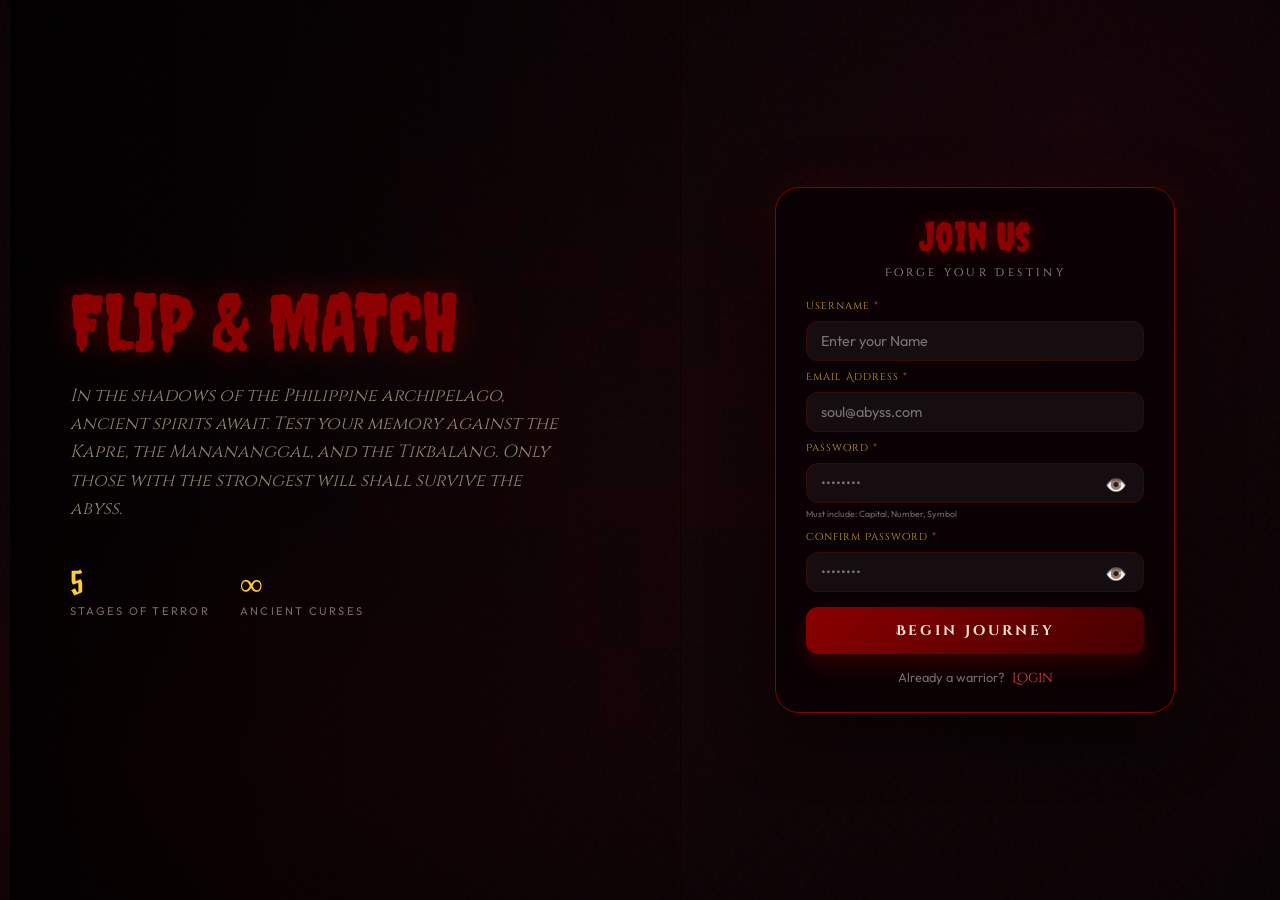
==== index.html @ 0cf6e31e "updated reset dashboard/history" ====
<!DOCTYPE html>
<html lang="en">

<head>
  <meta charset="UTF-8">
  <!-- ── Mobile Web Architecture ───────────────────── -->
  <meta name="viewport" content="width=device-width, initial-scale=1.0">
  <meta name="mobile-web-app-capable" content="yes">
  <!-- ── iOS PWA meta ───────────────────────────────── -->
  <meta name="apple-mobile-web-app-capable" content="yes">
  <meta name="apple-mobile-web-app-status-bar-style" content="black-translucent">
  <meta name="apple-mobile-web-app-title" content="Flip &amp; Match">
  <!-- ── Theme / Brand ─────────────────────────────── -->
  <meta name="theme-color" content="#8b0000">
  <meta name="msapplication-TileColor" content="#8b0000">
  <meta name="msapplication-TileImage" content="icons/icon-144.png">
  <meta name="application-name" content="Flip &amp; Match">
  <!-- ── SEO / Social ───────────────────────────────── -->
  <title>FLIP & MATCH — Horror Battle</title>
  <meta name="description"
    content="Filipino Horror Memory Battle Game — Turn-based combat, AI opponent, 5 stages of terror.">
  <meta property="og:title" content="FLIP &amp; MATCH — Horror Battle">
  <meta property="og:description" content="Filipino Horror Memory Battle. Fight the darkness!">
  <meta property="og:image" content="icons/icon-512.png">
  <meta property="og:type" content="website">
  <!-- ── PWA Manifest ───────────────────────────────── -->
  <link rel="manifest" href="manifest.json">
  <!-- ── Apple Touch Icons (iOS Home Screen) ────────── -->
  <link rel="apple-touch-icon" href="icons/icon-192.png">
  <link rel="apple-touch-icon" sizes="72x72" href="icons/icon-72.png">
  <link rel="apple-touch-icon" sizes="96x96" href="icons/icon-96.png">
  <link rel="apple-touch-icon" sizes="128x128" href="icons/icon-128.png">
  <link rel="apple-touch-icon" sizes="144x144" href="icons/icon-144.png">
  <link rel="apple-touch-icon" sizes="152x152" href="icons/icon-152.png">
  <link rel="apple-touch-icon" sizes="192x192" href="icons/icon-192.png">
  <link rel="apple-touch-icon" sizes="512x512" href="icons/icon-512.png">
  <!-- ── Favicon ────────────────────────────────────── -->
  <link rel="icon" type="image/png" sizes="192x192" href="icons/icon-192.png">
  <link rel="icon" type="image/png" sizes="32x32" href="icons/icon-96.png">
  <link rel="shortcut icon" href="icons/icon-96.png">
  <!-- ── Styles & Fonts ─────────────────────────────── -->
  <link rel="stylesheet" href="style.css">
  <link
    href="https://fonts.googleapis.com/css2?family=Cinzel+Decorative:wght@400;700;900&family=Cinzel:wght@400;600;700&family=Nosifer&family=Crimson+Text:wght@400;600&family=Metal+Mania&family=Creepster&family=Pirata+One&family=UnifrakturMaguntia&family=Outfit:wght@300;400;600&display=swap"
    rel="stylesheet">
</head>

<body>

  <div class="drops" id="drops"></div>
  <div class="hit-flash" id="hitFlash"></div>

  <div id="jumpscare">
    <div id="scareInner">
      <svg id="scareSVG" viewBox="0 0 200 200" xmlns="http://www.w3.org/2000/svg"></svg>
      <div id="scareText"></div>
    </div>
  </div>

  <!-- TITLE SCREEN -->
  <div class="screen active" id="titleScreen">
    <div class="title-bg-art">⛧</div>
    <div class="title-content">
      <div id="authStatusHeader" class="auth-status-header" style="margin-bottom: 10px;">
        <div id="loggedInState" class="user-profile-badge" style="display:none; padding: 8px 0;">
          <div class="user-badge-content">
            <div class="user-badge-avatar" style="font-size: 1.2rem;">👤</div>
            <div class="user-badge-info">
              <span class="user-badge-name" id="displayUsername" style="font-size: 0.75rem;">Warrior</span>
              <span class="user-badge-tag" style="font-size: 0.5rem;">Survivor of the Abyss</span>
            </div>
          </div>
        </div>
      </div>

      <p class="title-eyebrow">⛧ FLIP & MATCH ⛧</p>
      <h1 class="game-title">Match to Survive</h1>
      <p class="title-sub">Filipino Horror Battle Memory · Fight the Darkness</p>
      <div class="title-divider"></div>

      <p class="title-story">
        The creatures of the night are waiting for you. Test your memory,
        fight the enemy, and survive the endless darkness…
      </p>

      <div class="title-stats-bar" id="titleStatsBar">
        <div class="ts-item">
          <span class="ts-val" id="tsLevel">1</span> LEVEL
        </div>
        <div class="ts-item">
          <span class="ts-val" id="tsXP">0</span> XP
        </div>
        <div class="ts-item">
          <span class="ts-val" id="tsWins">0</span> WINS
        </div>
        <div class="ts-item">
          <span class="ts-val" id="tsBestCombo">0</span> BEST COMBO
        </div>
      </div>

      <!-- ════════════════════════════════════════════ -->
      <!-- STAGE SELECTION - Optimized Grid -->
      <!-- ════════════════════════════════════════════ -->
      <div class="stage-section">
        <div class="section-header">
          <h2 class="section-title">SELECT STAGE</h2>
        </div>
        <div class="stage-select-grid" id="stageGrid"></div>
      </div>

      <!-- ACTION BUTTONS - Hamburger Menu for Mobile -->
      <button class="mobile-menu-toggle" id="mobileMenuToggle" onclick="toggleMobileMenu()">
        <span></span>
        <span></span>
        <span></span>
      </button>

      <div class="action-footer" id="actionFooter">
        <div class="action-buttons-row">
          <button class="btn-secondary footer-btn" onclick="openPanel(); closeMobileMenu();">📜 Achievements</button>
          <button class="btn-secondary footer-btn" id="titleMusicBtn" onclick="toggleMusic()">🔇 Music</button>
          <button class="btn-secondary footer-btn" onclick="resetProgress(); closeMobileMenu();">↺ Reset</button>
        </div>
      </div>
    </div>
  </div>

  <!-- GAME SCREEN -->
  <div class="screen" id="gameScreen">

    <div class="stage-banner">
      <div class="stage-banner-title" id="stageBannerTitle">Stage 1</div>
      <div class="stage-banner-name" id="stageBannerName">The Dark Night</div>
    </div>

    <div class="battle-hud">
      <div class="fighter player">
        <div class="fighter-name" id="playerName">PLAYER</div>
        <div class="fighter-avatar" id="playerAvatar">
          <img src="player.jpg" alt="Player"
            style="object-fit:cover;border-radius:12px;border:2px solid var(--player-clr);image-rendering:pixelated;display:block;">
        </div>
        <div class="hp-track">
          <div class="hp-fill" id="playerFill" style="width:100%"></div>
        </div>
        <div class="hp-row">
          <span class="hp-cur" id="playerHpNum">100</span>
          <span class="hp-max" id="playerHpMax">/ 100</span>
        </div>
        <div class="fighter-buffs" id="playerBuffs"></div>
        <div class="combo-badge" id="comboBadge">🔥 x1</div>
      </div>

      <div class="vs-col">
        <div class="vs-badge">VS</div>
      </div>

      <div class="fighter enemy">
        <div class="fighter-name" id="aiName">BOT</div>
        <div class="fighter-avatar" id="aiAvatar">
          <img id="aiAvatarImg" src="enemy.png" alt="Enemy"
            style="object-fit:cover;border-radius:12px;border:2px solid var(--ai-clr);image-rendering:pixelated;display:block;">
        </div>
        <div class="hp-track">
          <div class="hp-fill" id="aiFill" style="width:100%"></div>
        </div>
        <div class="hp-row">
          <span class="hp-cur" id="aiHpNum">100</span>
          <span class="hp-max" id="aiHpMax">/ 100</span>
        </div>

        <div class="fighter-buffs" id="aiBuffs" style="justify-content:center"></div>
        <div class="combo-badge" style="visibility:hidden; pointer-events:none;">🔥 x1</div>
      </div>
    </div>

    <div class="hud-strip">
      <div class="hud-pill">
        <div class="hud-val" id="movesDisplay">0</div>
        <div class="hud-label">Moves</div>
      </div>
      <div class="hud-pill">
        <div class="hud-val" id="pairsDisplay">0/0</div>
        <div class="hud-label">Pairs</div>
      </div>
      <div class="hud-pill" id="timerPill">
        <div class="hud-val" id="timerDisplay">--</div>
        <div class="hud-label">Time</div>
      </div>
      <div class="hud-pill">
        <div class="hud-val" id="scoreDisplay">0</div>
        <div class="hud-label">Score</div>
      </div>
      <div class="hud-pill">
        <div class="hud-val" id="stageDisplay">1</div>
        <div class="hud-label">Stage</div>
      </div>
    </div>

    <div class="board-wrap">
      <div class="board" id="board"></div>
    </div>

    <div class="controls">
      <button class="btn-secondary" onclick="showScreen('titleScreen')">🏠 Menu</button>
      <button class="btn-secondary" onclick="restartStage()">↺ Restart</button>
      <button class="btn-secondary" onclick="openPanel()">🎒 Bag</button>
      <button class="btn-secondary" id="musicBtnGame" onclick="toggleMusic()">🔇</button>
    </div>
  </div>

  <!-- WIN OVERLAY -->
  <div class="full-overlay" id="winOverlay">
    <div class="ov-emoji">🏆</div>
    <h2 class="ov-title win" id="winTitle">You Survived!</h2>
    <p class="ov-subtitle" id="winSubtitle">You defeated the darkness tonight…</p>
    <div class="ov-stats" id="winStats"></div>

    <div style="display:flex;flex-direction:column;align-items:center;gap:5px;width:80%;max-width:360px;">
      <div class="xp-label" id="xpLabel">XP +0 → Level 1</div>
      <div class="xp-bar-wrap">
        <div class="xp-bar-fill" id="xpBarFill" style="width:0%"></div>
      </div>
    </div>

    <div class="ov-actions">
      <button class="btn-primary" id="nextStageBtn" onclick="goNextStage()">Next Stage →</button>
      <button class="btn-secondary" onclick="restartStage()">↺ Restart</button>
      <button class="btn-secondary" onclick="showScreen('titleScreen')">🏠 Menu</button>
    </div>
  </div>

  <!-- LOSE OVERLAY -->
  <div class="full-overlay" id="loseOverlay">
    <div class="ov-emoji">💀</div>
    <h2 class="ov-title lose">You Lost…</h2>
    <p class="ov-subtitle" id="loseSubtitle">The darkness consumed you. The creatures have won…</p>
    <div class="ov-stats" id="loseStats"></div>

    <div class="ov-actions">
      <button class="btn-primary" onclick="restartStage()">↺ Try Again</button>
      <button class="btn-secondary" onclick="showScreen('titleScreen')">🏠 Menu</button>
    </div>
  </div>

  <!-- SIDE PANEL -->
  <div class="side-panel" id="sidePanel">
    <div class="sp-title">📜 Achievements</div>

    <div class="inventory-grid" id="inventoryGrid"></div>

    <div class="achievement-list" id="achievementList"></div>

    <div class="sp-section-label" style="margin-top:6px;">📊 Dashboard</div>
    <div class="dashboard-side" id="dashboardSide">
      <div class="loading">Loading stats...</div>
    </div>

    <div class="sp-section-label" style="margin-top:8px;">📜 Battle Archives</div>
    <div class="history-side-list" id="historySideList">
      <div class="loading">Invoking past memories...</div>
    </div>

    <div style="margin-top:auto;padding-top:8px;display:flex;flex-direction:column;gap:6px;">
      <button class="btn-secondary" style="width:100%; border-color: rgba(139,0,0,0.5); color: var(--blood-bright); padding: 8px 12px;"
        onclick="handleLogoutAction()">🚪 Logout Account</button>
      <button class="btn-secondary" style="width:100%; padding: 8px 12px;" onclick="closePanel()">✕ Close</button>
    </div>
  </div>

  <!-- FULL HISTORY MODAL -->
  <div class="full-overlay" id="historyOverlay">
    <div class="ov-emoji">📜</div>
    <h2 class="ov-title win">Match History</h2>
    <p class="ov-subtitle">Your past battles against the darkness</p>

    <div class="history-container" id="historyList">
      <div class="loading">Loading history...</div>
    </div>

    <div class="ov-actions">
      <button class="btn-secondary" onclick="closeHistory()">Close</button>
    </div>
  </div>

  <!-- ══ PWA: Offline indicator bar ══ -->
  <div id="offlineBar" style="
  display:none;position:fixed;top:0;left:0;right:0;z-index:1100;
  background:rgba(30,10,0,0.97);border-bottom:1px solid #ff6600;
  padding:8px 16px;text-align:center;
  font-family:'Cinzel Decorative',serif;font-size:0.6rem;
  color:#ff9944;letter-spacing:0.1em;text-transform:uppercase;">
    📵 Offline Mode — Game saves to your device automatically
  </div>

  <!-- ══ PWA: Update available toast ══ -->
  <div id="updateToast" onclick="pwaApplyUpdate()" style="
  display:none;position:fixed;top:52px;left:50%;transform:translateX(-50%);z-index:1100;
  background:rgba(0,50,20,0.97);border:1px solid #2ecc71;border-radius:8px;
  padding:10px 20px;font-family:'Cinzel Decorative',serif;font-size:0.58rem;
  color:#2ecc71;letter-spacing:0.08em;text-transform:uppercase;
  cursor:pointer;white-space:nowrap;box-shadow:0 4px 20px rgba(46,204,113,0.3);">
    🔄 New version available — Tap to update
  </div>

  <!-- ══ PWA: Install prompt banner ══ -->
  <div id="installBanner" style="
  display:none;position:fixed;bottom:0;left:0;right:0;z-index:1100;
  background:rgba(8,2,3,0.98);border-top:2px solid #8b0000;
  padding:14px 18px;
  flex-direction:row;align-items:center;gap:14px;
  box-shadow:0 -8px 32px rgba(139,0,0,0.5);">
    <span style="font-size:2rem;flex-shrink:0">⛧</span>
    <div style="flex:1">
      <strong
        style="display:block;font-family:'Cinzel Decorative',serif;font-size:0.68rem;color:#e8d5b0;margin-bottom:2px;">
        Install FLIP &amp; MATCH
      </strong>
      <span style="font-size:0.72rem;color:#6a5a5a;font-style:italic;">
        Download to your device — play offline anytime!
      </span>
    </div>
    <div style="display:flex;gap:8px;flex-shrink:0">
      <button onclick="pwaInstall()" style="
      font-family:'Cinzel Decorative',serif;font-size:0.58rem;padding:8px 14px;
      border-radius:4px;cursor:pointer;letter-spacing:0.08em;text-transform:uppercase;
      background:#8b0000;border:1px solid #c0392b;color:#e8d5b0;transition:all 0.2s;">
        Install
      </button>
      <button onclick="pwaDismissInstall()" style="
      font-family:'Cinzel Decorative',serif;font-size:0.58rem;padding:8px 12px;
      border-radius:4px;cursor:pointer;background:transparent;
      border:1px solid rgba(255,255,255,0.15);color:#6a5a5a;">✕</button>
    </div>
  </div>

  <script src="api.js?v=2"></script>
  <script>
    // Mandatory Auth Check: Redirect to auth.html if not logged in
    if (!gameAPI.isAuthenticated()) {
      window.location.href = 'auth.html';
    }
  </script>
  <script src="script.js?v=7"></script>
  <script src="pwa.js?v=1"></script>
</body>

</html>
---- style.css ----
/* ════════════════════════════════════════════
   ROOT TOKENS
════════════════════════════════════════════ */
:root {
  --blood:        #8b0000;
  --blood-bright: #e74c3c;
  --blood-glow:   rgba(231,76,60,0.5);
  --shadow:       #050102;
  --ink:          #0a0204;
  --glass:        rgba(10, 2, 4, 0.75);
  --glass-bright: rgba(139, 0, 0, 0.1);
  --bone:         #f5e6d3;
  --bone-dim:     #b0a08a;
  --ash:          #7a6a6a;
  --player-clr:   #00d2ff;
  --ai-clr:       #ff4d4d;
  --gold:         #ffcc33;
  --gold-dim:     #c5a02a;
  --heal-clr:     #2ecc71;
  --poison-clr:   #a362ea;
  --card-back:    #150406;
  --card-front:   #080102;
  --border-clr:   rgba(139, 0, 0, 0.3);
 
  --stage-1: #8b0000;
  --stage-2: #5c0099;
  --stage-3: #004488;
  --stage-4: #008844;
  --stage-5: #880000;
}
 
* { 
  box-sizing: border-box; 
  margin: 0; padding: 0; 
  -webkit-tap-highlight-color: transparent;
}
 
html { 
  scroll-behavior: smooth; 
  overflow-x: hidden;
  width: 100%;
}
 
body {
  background: var(--shadow);
  color: var(--bone);
  font-family: 'Crimson Text', serif;
  min-height: 100vh;
  width: 100%;
  overflow-x: hidden;
  cursor: url("data:image/svg+xml,%3Csvg xmlns='http://www.w3.org/2000/svg' width='20' height='20'%3E%3Ccircle cx='10' cy='10' r='5' fill='%238b0000' opacity='0.9'/%3E%3Ccircle cx='10' cy='10' r='2' fill='%23ff0000'/%3E%3C/svg%3E") 10 10, pointer;
  position: relative;
}
 
/* Atmospheric background layers */
body::before {
  content: '';
  position: fixed; inset: 0; z-index: 0; pointer-events: none;
  background:
    radial-gradient(ellipse 70% 50% at 15% 85%, rgba(139,0,0,0.12) 0%, transparent 65%),
    radial-gradient(ellipse 50% 70% at 85% 15%, rgba(80,0,30,0.14) 0%, transparent 65%),
    radial-gradient(ellipse 100% 100% at 50% 50%, rgba(18,4,6,1) 0%, rgba(4,0,2,1) 100%);
}
 
/* Grain overlay */
body::after {
  content: '';
  position: fixed; inset: 0; z-index: 0; pointer-events: none; opacity: 0.45;
  background-image: url("data:image/svg+xml,%3Csvg viewBox='0 0 256 256' xmlns='http://www.w3.org/2000/svg'%3E%3Cfilter id='n'%3E%3CfeTurbulence type='fractalNoise' baseFrequency='0.85' numOctaves='4' stitchTiles='stitch'/%3E%3C/filter%3E%3Crect width='100%25' height='100%25' filter='url(%23n)' opacity='0.05'/%3E%3C/svg%3E");
  animation: grain 0.4s steps(2) infinite;
}
@keyframes grain {
  0%,100% { transform: translate(0,0); }
  25%     { transform: translate(-2px,1px); }
  50%     { transform: translate(1px,-2px); }
  75%     { transform: translate(-1px,-1px); }
}
 
/* ════════════════════════════════════════════
   SCREEN MANAGEMENT
════════════════════════════════════════════ */
.screen {
  display: none;
  position: relative; z-index: 1;
  min-height: 100vh;
}
.screen.active { display: flex; flex-direction: column; align-items: center; }

/* ════════════════════════════════════════════
   BACKEND: AUTH STATUS & HEADER
════════════════════════════════════════════ */
.auth-status-header {
  width: fit-content;
  margin: 10px 0 10px 15px;
  animation: fadeIn 1s ease 0.8s both;
  display: flex;
  flex-direction: column;
  align-items: flex-start;
}

.auth-prompt-box {
  width: 100%;
  background: rgba(139, 0, 0, 0.05);
  border: 1px dashed var(--border-clr);
  border-radius: 16px;
  padding: 25px;
  display: flex;
  flex-direction: column;
  align-items: center;
  justify-content: center;
  gap: 15px;
  transition: all 0.3s;
}

.auth-prompt-box:hover {
  background: rgba(139, 0, 0, 0.1);
  border-color: var(--blood);
}

.auth-prompt-text {
  font-size: 0.75rem;
  color: var(--ash);
  font-style: italic;
}

.auth-link-btn {
  display: inline-block;
  padding: 12px 30px;
  font-size: 0.7rem;
  text-decoration: none;
}

.user-profile-badge {
  display: flex;
  justify-content: flex-start;
  align-items: center;
  width: auto;
  background: transparent;
  border: none;
  padding: 8px 0;
  transition: all 0.3s;
}

/* Match History Items */
.history-item {
  background: rgba(139, 0, 0, 0.05);
  border: 1px solid rgba(139, 0, 0, 0.15);
  border-radius: 12px;
  padding: 16px;
  margin-bottom: 12px;
  display: flex;
  flex-direction: column;
  gap: 10px;
  transition: all 0.3s cubic-bezier(0.4, 0, 0.2, 1);
  position: relative;
  overflow: hidden;
}

.history-item::before {
  content: '';
  position: absolute;
  left: 0; top: 0; bottom: 0;
  width: 4px;
  background: var(--blood);
  opacity: 0.5;
}

.history-item:hover {
  background: rgba(139, 0, 0, 0.1);
  border-color: var(--blood-bright);
  transform: translateX(5px);
  box-shadow: 0 5px 15px rgba(0,0,0,0.3);
}

.hi-main {
  display: flex;
  justify-content: space-between;
  align-items: center;
}

.hi-result {
  font-family: 'Cinzel Decorative', serif;
  font-weight: bold;
  font-size: 0.8rem;
  letter-spacing: 0.05em;
  padding: 4px 12px;
  border-radius: 4px;
  text-transform: uppercase;
}

.hi-result.win { 
  color: var(--gold); 
  background: rgba(255, 204, 51, 0.1);
  border: 1px solid rgba(255, 204, 51, 0.2);
}

.hi-result.lose { 
  color: var(--blood-bright); 
  background: rgba(139, 0, 0, 0.1);
  border: 1px solid rgba(139, 0, 0, 0.2);
}

.hi-stage {
  color: var(--bone);
  font-family: 'Cinzel Decorative', serif;
  font-size: 0.75rem;
  text-transform: uppercase;
}

.hi-details {
  display: grid;
  grid-template-columns: repeat(3, 1fr);
  gap: 10px;
  font-size: 0.65rem;
  color: var(--bone-dim);
  border-top: 1px solid rgba(255,255,255,0.05);
  padding-top: 8px;
}

.hi-detail-item {
  display: flex;
  flex-direction: column;
  gap: 2px;
}

.hi-label {
  color: var(--ash);
  font-size: 0.55rem;
  text-transform: uppercase;
}

.hi-date {
  font-size: 0.6rem;
  color: var(--ash);
  text-align: right;
  font-style: italic;
  margin-top: 4px;
}

.user-badge-content {
  display: flex;
  align-items: center;
  gap: 15px;
}

.user-badge-avatar {
  font-size: 1.8rem;
  filter: drop-shadow(0 0 8px var(--blood));
}

.user-badge-info {
  display: flex;
  flex-direction: column;
  text-align: left;
}

.user-badge-name {
  font-family: 'Cinzel Decorative', serif;
  font-size: 0.9rem;
  color: var(--gold);
  font-weight: bold;
}

.user-badge-tag {
  font-size: 0.6rem;
  color: var(--ash);
  letter-spacing: 0.05em;
}

.logout-minimal-btn {
  background: transparent;
  border: 1px solid rgba(139, 0, 0, 0.4);
  color: var(--ash);
  padding: 6px 12px;
  border-radius: 6px;
  font-size: 0.55rem;
  font-family: 'Cinzel Decorative', serif;
  cursor: pointer;
  transition: all 0.2s;
}

.logout-minimal-btn:hover {
  background: var(--blood);
  color: var(--bone);
  border-color: var(--blood-bright);
}

/* ════════════════════════════════════════════
   TITLE SCREEN
════════════════════════════════════════════ */
#titleScreen {
  justify-content: center;
  padding: 20px 20px 40px;
  gap: 0;
}
 
.title-bg-art {
  position: fixed; inset: 0; z-index: 0;
  display: flex; align-items: center; justify-content: center;
  font-size: 28vw; opacity: 0.03; pointer-events: none;
  animation: titleDrift 12s ease-in-out infinite alternate;
  filter: blur(2px);
}
@keyframes titleDrift {
  from { transform: scale(1) rotate(-3deg); }
  to   { transform: scale(1.08) rotate(3deg); }
}
 
.title-content {
  position: relative; z-index: 1;
  display: flex; flex-direction: column; align-items: center;
  gap: 12px; text-align: center; 
  width: 100%;
  max-width: 600px;
  padding: 0 15px;
}
 
.title-eyebrow {
  font-family: 'Cinzel Decorative', serif;
  font-weight: 700;
  font-size: 0.9rem;
  letter-spacing: 0.4em;
  color: var(--blood-bright);
  text-transform: uppercase;
  animation: fadeInDown 0.8s ease both;
  text-shadow: 0 0 10px rgba(139,0,0,0.3);
}
.game-title {
  font-family: 'Creepster', cursive;
  font-size: clamp(2rem, 10vw, 4.5rem);
  color: var(--blood);
  line-height: 1.05;
  letter-spacing: 0.05em;
  text-transform: uppercase;
  text-shadow:
    0 0 20px rgba(139,0,0,1),
    0 0 40px rgba(139,0,0,0.8),
    0 0 80px rgba(139,0,0,0.4),
    4px 4px 0 #000;
  animation: titlePulse 3s ease-in-out infinite alternate, fadeInDown 1s ease 0.2s both;
  filter: drop-shadow(0 0 10px rgba(0,0,0,0.5));
  word-wrap: break-word;
  max-width: 100%;
}
@keyframes titlePulse {
  from { text-shadow: 0 0 40px rgba(139,0,0,1), 0 0 80px rgba(139,0,0,0.5), 3px 3px 0 #000; }
  to   { text-shadow: 0 0 60px rgba(192,57,43,1), 0 0 120px rgba(192,57,43,0.7), 0 0 200px rgba(139,0,0,0.3), 3px 3px 0 #000; }
}
.title-sub {
  font-size: clamp(0.85rem, 2.5vw, 1.1rem);
  font-style: italic; color: var(--bone-dim);
  letter-spacing: 0.08em;
  animation: fadeInDown 1s ease 0.4s both;
}
 
.title-divider {
  width: 80%; max-width: 400px; height: 1px;
  background: linear-gradient(90deg, transparent, var(--blood), transparent);
  animation: fadeIn 1s ease 0.6s both;
}
 
.title-story {
  font-size: 0.9rem; color: var(--bone-dim); font-style: italic;
  max-width: 400px; line-height: 1.6;
  animation: fadeIn 1s ease 0.8s both;
}

/* User Header (Logged in) */
.user-header {
  display: flex;
  justify-content: space-between;
  align-items: center;
  background: rgba(0, 0, 0, 0.6);
  border: 1px solid var(--gold);
  border-radius: 12px;
  padding: 10px 20px;
  width: 100%;
  max-width: 380px;
  margin-bottom: 10px;
}

.user-header-info {
  display: flex;
  align-items: center;
  gap: 12px;
}

.user-header-avatar {
  font-size: 1.5rem;
  filter: drop-shadow(0 0 5px var(--gold));
}

.user-header-name {
  font-family: 'Cinzel Decorative', serif;
  font-size: 0.8rem;
  color: var(--gold);
  font-weight: bold;
}

.logout-header-btn {
  background: rgba(139, 0, 0, 0.4);
  border: 1px solid var(--blood);
  color: var(--bone);
  padding: 6px 15px;
  border-radius: 6px;
  font-size: 0.55rem;
  cursor: pointer;
  font-family: 'Cinzel Decorative', serif;
  transition: all 0.2s;
}

.logout-header-btn:hover {
  background: rgba(139, 0, 0, 0.7);
  border-color: var(--blood-bright);
}
 
.title-stats-bar {
  display: flex; 
  gap: clamp(10px, 4vw, 30px);
  flex-wrap: wrap; 
  justify-content: center;
  background: rgba(0,0,0,0.65);
  border: 1px solid rgba(139,0,0,0.5);
  border-radius: 8px; 
  padding: 10px 25px;
  width: 100%;
  max-width: 480px;
  margin: 5px 0;
  animation: fadeIn 1s ease 1s both;
  box-shadow: 0 4px 15px rgba(0,0,0,0.5);
}

.ts-item {
  font-family: 'Cinzel Decorative', serif;
  font-size: 0.68rem; 
  color: var(--bone);
  letter-spacing: 0.08em;
  white-space: nowrap;
  display: flex;
  align-items: center;
}

.ts-val { 
  color: var(--blood-bright); 
  margin-right: 6px; 
  font-weight: 700; 
  font-size: 0.85rem;
  text-shadow: 0 0 5px #000, 0 0 15px rgba(139, 0, 0, 0.6);
}
 
.btn-primary {
  font-family: 'Cinzel Decorative', serif;
  font-size: 0.85rem; letter-spacing: 0.2em;
  padding: 16px 42px;
  background: linear-gradient(135deg, #8b0000 0%, #450000 100%);
  border: 1px solid rgba(231,76,60,0.6);
  color: var(--bone); border-radius: 4px; cursor: pointer;
  text-transform: uppercase;
  box-shadow: 0 4px 20px rgba(0,0,0,0.6), inset 0 0 15px rgba(231,76,60,0.2);
  transition: all 0.3s cubic-bezier(0.4, 0, 0.2, 1);
  position: relative; overflow: hidden;
  animation: fadeInUp 1s ease 1.2s both;
}
.btn-primary::after {
  content: ''; position: absolute; inset: 0;
  background: linear-gradient(90deg, transparent, rgba(255,255,255,0.1), transparent);
  transform: translateX(-100%); transition: transform 0.6s;
}
.btn-primary:hover {
  transform: translateY(-3px) scale(1.02);
  border-color: #ff4d4d;
  box-shadow: 0 10px 40px rgba(139,0,0,0.5), inset 0 0 25px rgba(231,76,60,0.3);
  color: #fff;
}
.btn-primary:hover::after { transform: translateX(100%); }
.btn-primary:active { transform: scale(0.96) translateY(0); }
 
.btn-secondary {
  font-family: 'Cinzel Decorative', serif;
  font-size: 0.65rem; letter-spacing: 0.15em;
  padding: 12px 20px;
  background: rgba(139, 0, 0, 0.08);
  backdrop-filter: blur(4px);
  border: 1px solid var(--border-clr);
  color: var(--bone-dim); border-radius: 4px; cursor: pointer;
  text-transform: uppercase; transition: all 0.25s;
  white-space: nowrap;
  flex: 1 1 auto;
  min-width: 110px;
}
.btn-secondary:hover {
  background: rgba(139, 0, 0, 0.2);
  border-color: var(--blood-bright);
  color: var(--bone);
  transform: translateY(-1px);
  box-shadow: 0 4px 15px rgba(0,0,0,0.4);
}

/* ════════════════════════════════════════════
   BACKEND: DASHBOARD & HUD
════════════════════════════════════════════ */
.dashboard-side {
  display: flex;
  flex-direction: column;
  gap: 12px;
  background: transparent;
  padding: 5px;
}

.dash-user-title {
  font-family: 'Cinzel Decorative', serif;
  font-size: 0.7rem;
  color: var(--gold);
  letter-spacing: 0.1em;
  margin-bottom: 5px;
  text-transform: uppercase;
  border-bottom: 1px solid var(--border-clr);
  padding-bottom: 5px;
}

.dash-performance {
  display: flex;
  align-items: center;
  gap: 12px;
  background: rgba(0, 0, 0, 0.3);
  border-radius: 8px;
  padding: 10px;
  border: 1px solid rgba(255, 255, 255, 0.05);
}

.perf-ring {
  width: 40px;
  height: 40px;
  border-radius: 50%;
  border: 2px solid var(--blood);
  display: flex;
  align-items: center;
  justify-content: center;
  font-family: 'Cinzel Decorative', serif;
  font-size: 0.65rem;
  color: var(--blood-bright);
  box-shadow: 0 0 8px var(--blood-glow);
}

.perf-info {
  display: flex;
  flex-direction: column;
}

.perf-label {
  font-size: 0.55rem;
  color: var(--ash);
  text-transform: uppercase;
}

.perf-val {
  font-size: 0.8rem;
  color: var(--bone);
  font-weight: bold;
}

.best-stage-card {
  background: linear-gradient(135deg, rgba(139, 0, 0, 0.1) 0%, rgba(10, 2, 4, 0.8) 100%);
  border: 1px solid rgba(139, 0, 0, 0.3);
  border-radius: 12px;
  padding: 18px;
  margin-bottom: 10px;
  position: relative;
  box-shadow: 0 10px 20px rgba(0,0,0,0.4);
}


.bsc-title {
  font-family: 'Cinzel Decorative', serif;
  font-size: 0.75rem;
  color: var(--gold);
  margin-bottom: 12px;
  letter-spacing: 0.1em;
  text-transform: uppercase;
  display: flex;
  align-items: center;
  gap: 8px;
}

.bsc-grid {
  display: grid;
  grid-template-columns: 1fr 1fr;
  gap: 15px;
}

.bsc-item {
  display: flex;
  flex-direction: column;
  gap: 3px;
}

.bsc-label {
  font-size: 0.5rem;
  color: var(--ash);
  text-transform: uppercase;
  letter-spacing: 0.05em;
}

.bsc-val {
  font-size: 0.85rem;
  color: var(--bone);
  font-family: 'Cinzel', serif;
}

.dash-section-header {
  display: flex;
  align-items: center;
  gap: 10px;
  font-family: 'Cinzel Decorative', serif;
  font-size: 0.7rem;
  color: var(--ash);
  margin: 15px 0 10px;
  letter-spacing: 0.15em;
  text-transform: uppercase;
}

.dash-section-header::after {
  content: '';
  flex: 1;
  height: 1px;
  background: linear-gradient(90deg, var(--border-clr), transparent);
}

.recent-descent-item {
  display: flex;
  justify-content: space-between;
  align-items: center;
  padding: 12px;
  background: rgba(255, 255, 255, 0.02);
  border-radius: 6px;
  margin-bottom: 6px;
  transition: background 0.2s;
  border-left: 2px solid transparent;
}

.recent-descent-item:hover {
  background: rgba(255, 255, 255, 0.05);
  border-left-color: var(--blood);
}

.rdi-stage { 
  color: var(--bone-dim); 
  font-family: 'Cinzel Decorative', serif;
  font-size: 0.65rem;
}

.rdi-pts { 
  color: var(--ash); 
  font-size: 0.55rem;
  margin-top: 2px;
}

.rdi-date { 
  color: var(--ash); 
  font-size: 0.6rem; 
  font-style: italic;
}

.history-side-list {
  display: flex;
  flex-direction: column;
  gap: 8px;
  margin-top: 5px;
}

.side-history-item {
  background: rgba(139, 0, 0, 0.05);
  border: 1px solid rgba(255, 255, 255, 0.03);
  border-radius: 8px;
  padding: 10px 12px;
  display: flex;
  flex-direction: column;
  gap: 4px;
  transition: all 0.2s;
  border-left: 3px solid transparent;
}

.side-history-item:hover {
  background: rgba(139, 0, 0, 0.1);
  border-color: rgba(139, 0, 0, 0.2);
  transform: translateX(3px);
}

.side-history-item.win { border-left-color: var(--gold); }
.side-history-item.lose { border-left-color: var(--blood-bright); }

.shi-main {
  display: flex;
  justify-content: space-between;
  align-items: center;
}

.shi-stage {
  font-family: 'Cinzel Decorative', serif;
  font-size: 0.65rem;
  color: var(--bone);
}

.shi-result {
  font-size: 0.55rem;
  text-transform: uppercase;
  font-weight: bold;
  letter-spacing: 0.05em;
}

.shi-details {
  display: flex;
  justify-content: space-between;
  font-size: 0.55rem;
  color: var(--ash);
  font-style: italic;
}

.shi-date {
  font-size: 0.55rem;
  color: var(--ash);
  opacity: 0.8;
}

.history-container::-webkit-scrollbar {
  width: 4px;
}

.history-container::-webkit-scrollbar-thumb {
  background: var(--blood);
  border-radius: 10px;
}
 
.stage-section {
  width: 100%;
  margin: 15px 0 10px;
}

.section-header {
  margin-bottom: 8px;
}

.section-title {
  font-family: 'Cinzel Decorative', serif;
  font-size: 0.7rem;
  letter-spacing: 0.25em;
  color: var(--blood-bright);
  text-shadow: 0 0 5px #000, 0 0 10px rgba(139, 0, 0, 0.4);
  text-align: center;
}

.stage-select-grid {
  display: flex;
  flex-wrap: wrap;
  justify-content: center;
  gap: 14px; 
  width: 100%; 
  max-width: 480px;
  padding: 10px 0;
  margin: 0 auto;
  animation: fadeIn 1s ease 1s both;
}
 
.stage-btn {
  font-family: 'Cinzel Decorative', serif;
  padding: 16px 12px; border-radius: 8px;
  background: var(--glass);
  backdrop-filter: blur(8px);
  border: 1px solid var(--border-clr);
  cursor: pointer;
  text-align: center; transition: all 0.3s cubic-bezier(0.4, 0, 0.2, 1);
  position: relative; overflow: hidden;
  flex: 1 1 130px;
  max-width: 150px;
  box-shadow: 0 4px 15px rgba(0,0,0,0.4);
}
.stage-btn:not(.locked):hover {
  transform: translateY(-5px);
  border-color: var(--blood-bright);
  box-shadow: 0 12px 30px rgba(139,0,0,0.3);
  background: rgba(139, 0, 0, 0.15);
}
.stage-btn .stage-num {
  font-size: 1.4rem; display: block; margin-bottom: 4px;
}
.stage-btn .stage-name {
  font-size: 0.52rem; letter-spacing: 0.1em;
  text-transform: uppercase; display: block; margin-bottom: 2px;
}
.stage-btn .stage-pairs {
  font-size: 0.48rem; color: var(--ash);
  font-family: 'Crimson Text', serif; font-style: italic;
}
.stage-btn.locked {
  opacity: 0.35; cursor: not-allowed;
  filter: grayscale(1);
}
.stage-btn.locked::after {
  content: '🔒'; position: absolute;
  top: 4px; right: 6px; font-size: 0.8rem;
}
.stage-btn.cleared::before {
  content: '✓'; position: absolute;
  top: 4px; right: 7px; font-size: 0.7rem;
  font-family: 'Cinzel Decorative', serif;
  color: var(--blood-bright);
  text-shadow: 0 0 5px #000;
}
 
/* ════════════════════════════════════════════
   GAME SCREEN
════════════════════════════════════════════ */
#gameScreen {
  padding: 12px 14px 36px;
  gap: 10px;
  max-width: 980px; margin: 0 auto; width: 100%;
}
 
/* Stage banner */
.stage-banner {
  width: 100%; text-align: center;
  padding: 6px 0 2px;
}
.stage-banner-title {
  font-family: 'Cinzel Decorative', serif;
  font-size: clamp(0.55rem, 1.5vw, 0.8rem);
  letter-spacing: 0.2em; color: var(--ash);
  text-transform: uppercase;
}
.stage-banner-name {
  font-family: 'Metal Mania', cursive;
  font-size: clamp(1.6rem, 5vw, 2.4rem);
  color: var(--bone);
  text-shadow: 0 0 25px rgba(139,0,0,0.8), 2px 2px 0 #000;
  line-height: 1;
  letter-spacing: 0.05em;
}
 
/* ── BATTLE HUD ── */
.battle-hud {
  width: 100%;
  display: grid;
  grid-template-columns: 1fr auto 1fr;
  align-items: center;
  gap: clamp(8px, 2vw, 16px);
  background: transparent;
  border: none;
  padding: clamp(12px, 3vw, 24px);
  position: relative;
  box-shadow: none;
}

@media (max-width: 600px) {
  .battle-hud {
    grid-template-columns: 1fr 1fr;
    grid-template-rows: auto auto;
    padding: 12px;
  }
  .vs-col {
    grid-column: 1 / span 2;
    order: -1;
    flex-direction: row;
    margin-bottom: 4px;
  }
  .vs-badge { font-size: 1.2rem; }
  .turn-indicator { bottom: -18px; }
}
 
.fighter { display: flex; flex-direction: column; gap: 8px; align-items: center; text-align: center; }
 
.fighter-name {
  font-family: 'Cinzel Decorative', serif;
  font-size: clamp(0.6rem, 1.5vw, 0.85rem);
  letter-spacing: 0.07em;
}
.fighter.player .fighter-name { color: var(--player-clr); }
.fighter.enemy  .fighter-name { color: var(--ai-clr); }
 
/* ── Fighter Avatars (pixel art images) ── */
.fighter-avatar {
  display: flex;
  align-items: center;
  justify-content: center;
  line-height: 1;
}

.fighter-avatar img {
  width: clamp(85px, 16vw, 130px);
  height: clamp(85px, 16vw, 130px);
  object-fit: cover;
  object-position: center top;
  border-radius: 10px;
  image-rendering: pixelated;
  image-rendering: crisp-edges;
  display: block;
  transition: border-color 0.4s, box-shadow 0.3s;
}

.fighter.player .fighter-avatar img {
  border: 2px solid var(--player-clr);
}

.fighter.enemy .fighter-avatar img {
  border: 2px solid var(--ai-clr);
  box-shadow: 0 0 12px rgba(231,76,60,0.4), 0 0 4px rgba(0,0,0,0.8);
}

/* Avatar hit flash */
@keyframes avatarHit {
  0%,100% { filter: brightness(1); }
  40%     { filter: brightness(2.2) saturate(2); }
}
.fighter-avatar img.avatar-hit { animation: avatarHit 0.35s ease; }

/* Boss stage: gold border on enemy */
body.boss-stage .fighter.enemy .fighter-avatar img {
  border-color: var(--gold);
  box-shadow: 0 0 18px rgba(240,192,64,0.6);
}


.hp-track {
  width: 100%; height: 14px;
  background: rgba(0,0,0,0.4);
  border: 1px solid rgba(255,255,255,0.05);
  border-radius: 4px; overflow: hidden;
  box-shadow: inset 0 2px 4px rgba(0,0,0,0.5);
}
.hp-fill {
  height: 100%;
  transition: width 0.6s cubic-bezier(0.22, 1, 0.36, 1);
  position: relative;
}
.hp-fill::after {
  content: ''; position: absolute; inset: 2px;
  background: linear-gradient(180deg, rgba(255,255,255,0.22) 0%, transparent 100%);
  border-radius: 99px;
}
.fighter.player .hp-fill {
  background: linear-gradient(90deg, #1565c0, var(--player-clr));
  box-shadow: 0 0 8px rgba(79,195,247,0.4);
}
.fighter.enemy .hp-fill {
  float: right;
  background: linear-gradient(90deg, var(--ai-clr), #ff8888);
  box-shadow: 0 0 8px rgba(231,76,60,0.4);
}
.hp-fill.low {
  background: linear-gradient(90deg, #5a0000, #ff3333) !important;
  animation: hpLowPulse 1s ease-in-out infinite alternate;
}
@keyframes hpLowPulse {
  from { box-shadow: 0 0 4px rgba(255,50,50,0.4); }
  to   { box-shadow: 0 0 16px rgba(255,50,50,0.9); }
}
@keyframes hpDamage {
  0%,100% { filter: brightness(1); }
  35%     { filter: brightness(3) saturate(2.5); }
}
@keyframes hpHeal {
  0%,100% { filter: brightness(1); }
  40%     { filter: brightness(2) hue-rotate(90deg); }
}
.hp-fill.dmg-anim  { animation: hpDamage 0.4s ease; }
.hp-fill.heal-anim { animation: hpHeal 0.5s ease; }
 
.hp-row {
  display: flex; justify-content: space-between;
  width: 100%;
  font-family: 'Cinzel Decorative', serif;
  font-size: clamp(0.55rem, 1.3vw, 0.75rem);
}
.hp-cur { color: var(--bone); }
.hp-max { color: var(--ash); }
 
/* Power-up indicators */
.fighter-buffs {
  display: flex; gap: 4px; flex-wrap: wrap; min-height: 16px;
}
.buff-pip {
  font-size: 0.7rem; padding: 1px 5px;
  border-radius: 99px; border: 1px solid rgba(240,192,64,0.4);
  background: rgba(240,192,64,0.1); color: var(--gold);
  font-family: 'Cinzel Decorative', serif; font-size: 0.42rem;
  letter-spacing: 0.05em; white-space: nowrap;
  animation: buffPip 0.4s ease;
}
@keyframes buffPip { from { transform: scale(0); } to { transform: scale(1); } }
 
.vs-col {
  display: flex; flex-direction: column;
  align-items: center; justify-content: center; gap: 6px;
  padding: 0 4px;
}
.vs-badge {
  font-family: 'Cinzel Decorative', serif;
  font-size: clamp(0.75rem, 2vw, 1.1rem);
  color: var(--blood-bright);
  text-shadow: 0 0 12px var(--blood-glow);
}
 
/* Combo badge */
.combo-badge {
  font-family: 'Cinzel Decorative', serif;
  font-size: clamp(0.4rem, 1vw, 0.55rem);
  padding: 3px 8px; border-radius: 99px;
  border: 1px solid rgba(240,192,64,0.4);
  background: rgba(240,192,64,0.1); color: var(--gold);
  opacity: 0; transform: scale(0.8);
  transition: opacity 0.2s, transform 0.2s;
  white-space: nowrap;
}
.combo-badge.visible { opacity: 1; transform: scale(1); }
.combo-badge.tier-2 { border-color: rgba(255,160,0,0.6); background: rgba(255,140,0,0.15); color: #ffaa00; }
.combo-badge.tier-3 { border-color: rgba(255,80,0,0.7); background: rgba(255,60,0,0.18); color: #ff7722;
  box-shadow: 0 0 10px rgba(255,80,0,0.4); }
.combo-badge.tier-4 { border-color: rgba(200,0,200,0.8); background: rgba(180,0,200,0.2); color: #ee44ee;
  box-shadow: 0 0 16px rgba(200,0,200,0.5); animation: comboPulse 0.6s ease-in-out infinite alternate; }
@keyframes comboPulse {
  from { transform: scale(1); }
  to   { transform: scale(1.12); }
}
@keyframes comboPop {
  0%  { transform: scale(1); }
  40% { transform: scale(1.5) rotate(-5deg); }
  70% { transform: scale(0.9) rotate(3deg); }
  100%{ transform: scale(1); }
}
 
.turn-indicator {
  position: absolute; bottom: -13px; left: 50%; transform: translateX(-50%);
  font-family: 'Cinzel Decorative', serif; font-size: 0.48rem;
  letter-spacing: 0.14em; padding: 3px 14px; border-radius: 99px;
  border: 1px solid; background: var(--shadow);
  white-space: nowrap; text-transform: uppercase; transition: all 0.3s;
}
.turn-indicator.player-turn { color: var(--player-clr); border-color: var(--player-clr); }
.turn-indicator.ai-turn     { color: var(--ai-clr);     border-color: var(--ai-clr); }
.turn-indicator.paused      { color: var(--ash);         border-color: var(--ash); }
 
/* ── HUD STRIP ── */
.hud-strip {
  width: 100%; display: flex; gap: 8px;
  align-items: center; flex-wrap: wrap; justify-content: center;
}
.hud-pill {
  display: flex; flex-direction: column; align-items: center;
  background: var(--glass);
  backdrop-filter: blur(8px);
  border: 1px solid var(--border-clr);
  border-radius: 8px; padding: 8px 18px;
  min-width: 80px;
  box-shadow: 0 4px 15px rgba(0,0,0,0.3);
}
.hud-val {
  font-family: 'Cinzel Decorative', serif;
  font-size: clamp(0.9rem, 2.4vw, 1.25rem);
  color: var(--blood-bright);
  text-shadow: 0 0 15px var(--blood-glow);
  line-height: 1;
}
.hud-label {
  font-size: 0.55rem; letter-spacing: 0.15em;
  text-transform: uppercase; color: var(--ash); margin-top: 2px;
}
.hud-pill.timer-warning .hud-val { color: #ff4444; animation: timerBlink 0.5s ease-in-out infinite alternate; }
@keyframes timerBlink { from { opacity: 1; } to { opacity: 0.4; } }
 

 
/* ── AI TURN BANNER ── */
#aiOverlay {
  width: 100%; display: none;
}
#aiOverlay.active { display: block; }
.ai-box {
  display: flex; align-items: center; justify-content: center; gap: 10px;
  background: rgba(6,1,1,0.9);
  border: 1px solid rgba(192,57,43,0.5);
  border-radius: 6px; padding: 9px 20px;
  animation: bannerPulse 1s ease-in-out infinite alternate;
}
@keyframes bannerPulse {
  from { border-color: rgba(192,57,43,0.3); box-shadow: none; }
  to   { border-color: rgba(192,57,43,0.9); box-shadow: 0 0 20px rgba(192,57,43,0.3); }
}
.ai-box p {
  font-family: 'Cinzel Decorative', serif; font-size: 0.68rem;
  color: var(--ai-clr); letter-spacing: 0.12em; text-transform: uppercase; margin: 0;
}
.ai-mem-hint {
  font-size: 0.55rem; color: var(--ash); font-style: italic; margin: 0;
}
 
/* ── BOARD ── */
.board-wrap {
  display: flex; align-items: center; justify-content: center;
  width: 100%; max-width: 100%;
  padding: 10px 0;
  margin-bottom: 5px;
}
.board {
  display: grid; 
  grid-template-columns: repeat(var(--cols, 4), 1fr);
  gap: clamp(8px, 2vw, 16px);
  width: min(90%, 480px); 
  margin: 0 auto;
}

@media (max-width: 768px) {
  .board {
    grid-template-columns: repeat(min(var(--cols, 4), 4), 1fr);
  }
}

@media (max-width: 480px) {
  .board {
    grid-template-columns: repeat(min(var(--cols, 4), 3), 1fr);
    gap: 8px;
  }
}
 
/* ── CARDS ── */
.card {
  aspect-ratio: 3/4;
  cursor: pointer; perspective: 1000px;
  position: relative;
  width: 100%;
  max-width: 110px;
  margin: 0 auto;
}
.card-inner {
  width: 100%; height: 100%; position: relative;
  transform-style: preserve-3d;
  transition: transform 0.5s cubic-bezier(0.23,1,0.32,1);
  border-radius: 8px;
}
.card.flipped .card-inner,
.card.matched .card-inner { transform: rotateY(180deg); }
 
.card-face {
  position: absolute; inset: 0; backface-visibility: hidden;
  border-radius: 8px; display: flex; flex-direction: column;
  align-items: center; justify-content: center;
  gap: 4px; overflow: hidden;
}
 
.card-back {
  background: var(--card-back);
  border: 1px solid rgba(139,0,0,0.4);
  box-shadow: inset 0 0 25px rgba(0,0,0,0.9), 0 8px 20px rgba(0,0,0,0.6);
}
.card-back::before {
  content: ''; position: absolute; inset: 8px;
  border: 1px solid rgba(139,0,0,0.12); border-radius: 4px;
  background: 
    radial-gradient(circle at center, rgba(139,0,0,0.05) 0%, transparent 70%),
    repeating-linear-gradient(45deg, transparent, transparent 10px, rgba(139,0,0,0.02) 10px, rgba(139,0,0,0.02) 20px);
}
.card-back-sym {
  font-size: clamp(1.3rem, 3.5vw, 2rem);
  filter: drop-shadow(0 0 8px rgba(139,0,0,0.7));
  position: relative; z-index: 1;
}
.card-back-txt {
  font-family: 'Cinzel Decorative', serif; font-size: 0.36rem;
  letter-spacing: 0.2em; color: rgba(139,0,0,0.45);
  text-transform: uppercase; position: relative; z-index: 1;
}
 
.card-front {
  transform: rotateY(180deg);
  background: var(--card-front); padding: 6px;
  border: 2px solid rgba(139,0,0,0.3);
  box-shadow: inset 0 0 18px rgba(0,0,0,0.9);
}
.card-emoji {
  font-size: clamp(1.5rem, 4.5vw, 2.5rem);
  filter: drop-shadow(0 0 5px rgba(0,0,0,0.9)); flex-shrink: 0;
}
.card-name {
  font-family: 'Cinzel Decorative', serif;
  font-size: clamp(0.36rem, 1vw, 0.54rem);
  color: var(--bone); text-align: center; line-height: 1.2;
  opacity: 0.88; word-break: break-word; hyphens: auto;
}
.card-tagline {
  font-size: clamp(0.3rem, 0.8vw, 0.44rem);
  font-style: italic; color: var(--ash); text-align: center;
}
.card-reward {
  font-size: clamp(0.3rem, 0.7vw, 0.42rem);
  padding: 1px 4px; border-radius: 99px;
  border: 1px solid; text-align: center;
  font-family: 'Cinzel Decorative', serif;
}
.card-reward.heal  { border-color: rgba(46,204,113,0.5); color: var(--heal-clr); background: rgba(46,204,113,0.08); }
.card-reward.power { border-color: rgba(240,192,64,0.5); color: var(--gold);     background: rgba(240,192,64,0.08); }
.card-reward.curse { border-color: rgba(155,89,182,0.5); color: var(--poison-clr); background: rgba(155,89,182,0.08); }
 
/* Player matched → GOLD */
.card.matched .card-front {
  border-color: #a07800;
  animation: glowGold 2s ease-in-out infinite alternate;
}
@keyframes glowGold {
  from { border-color:#a07800; box-shadow:0 0 0 2px #a07800, 0 0 12px rgba(240,192,64,0.4), inset 0 0 14px rgba(240,192,64,0.15); }
  to   { border-color:#f0c040; box-shadow:0 0 0 3px #f0c040, 0 0 28px rgba(240,192,64,0.8), inset 0 0 22px rgba(240,192,64,0.3); }
}

/* AI matched → RED */
.card.matched.ai-matched .card-front,
.card.ai-matched.matched .card-front {
  border-color: #8b0000 !important;
  animation: glowRed 2s ease-in-out infinite alternate !important;
}
@keyframes glowRed {
  from { border-color:#8b0000; box-shadow:0 0 0 2px #8b0000, 0 0 12px rgba(192,57,43,0.4), inset 0 0 14px rgba(139,0,0,0.2); }
  to   { border-color:#c0392b; box-shadow:0 0 0 3px #c0392b, 0 0 28px rgba(192,57,43,0.75), inset 0 0 22px rgba(139,0,0,0.45); }
}
.card.wrong .card-inner {
  animation: cardShake 0.5s ease;
}
@keyframes cardShake {
  0%,100% { transform: rotateY(180deg) translateX(0); }
  20%     { transform: rotateY(180deg) translateX(-6px) rotate(-1.5deg); }
  40%     { transform: rotateY(180deg) translateX(6px) rotate(1.5deg); }
  60%     { transform: rotateY(180deg) translateX(-4px); }
  80%     { transform: rotateY(180deg) translateX(4px); }
}
.card.ai-reveal { cursor: default; }
@keyframes aiRevealPulse {
  0%,100% { filter: brightness(1); }
  50%     { filter: brightness(2) sepia(1) hue-rotate(-20deg); }
}
.card.ai-reveal.flipped .card-front { animation: aiRevealPulse 0.5s ease; }
 
/* Card shuffle animations */
@keyframes shuffleOut {
  0%   { transform: rotateY(0deg) scale(1); opacity: 1; }
  100% { transform: rotateY(90deg) scale(0.82); opacity: 0; }
}
@keyframes shuffleIn {
  0%   { transform: rotateY(-90deg) scale(0.82); opacity: 0; }
  100% { transform: rotateY(0deg) scale(1); opacity: 1; }
}
.card.shuffle-out .card-inner { animation: shuffleOut 0.25s ease-in forwards; }
.card.shuffle-in  .card-inner { animation: shuffleIn  0.25s ease-out forwards; }
 
/* ── LORE BAR ── */
.lore-bar {
  width: 100%;
  background: rgba(0,0,0,0.5);
  border: 1px solid rgba(139,0,0,0.2); border-radius: 6px;
  padding: 10px 18px; text-align: center;
  font-style: italic; font-size: clamp(0.75rem, 2vw, 0.9rem);
  color: rgba(200,140,100,0.85); min-height: 46px;
  transition: opacity 0.3s; line-height: 1.5;
}
 
/* ── REWARD POPUP ── */
.reward-popup {
  position: fixed; top: 50%; left: 50%;
  transform: translate(-50%, -50%) scale(0);
  z-index: 600; pointer-events: none;
  background: rgba(0,0,0,0.95); border: 2px solid var(--gold);
  border-radius: 12px; padding: 20px 32px; text-align: center;
  box-shadow: 0 0 40px rgba(240,192,64,0.5);
  animation: rewardPopup 2.2s cubic-bezier(0.22,1,0.36,1) forwards;
}
@keyframes rewardPopup {
  0%   { transform: translate(-50%,-50%) scale(0) rotate(-10deg); opacity: 0; }
  15%  { transform: translate(-50%,-50%) scale(1.1) rotate(2deg); opacity: 1; }
  25%  { transform: translate(-50%,-50%) scale(1) rotate(0deg); opacity: 1; }
  75%  { transform: translate(-50%,-50%) scale(1); opacity: 1; }
  100% { transform: translate(-50%,-55%) scale(0.9); opacity: 0; }
}
.reward-popup .rp-icon { font-size: 2.5rem; }
.reward-popup .rp-title {
  font-family: 'Cinzel Decorative', serif; font-size: 0.85rem;
  color: var(--gold); letter-spacing: 0.1em;
  text-transform: uppercase; margin: 6px 0 3px;
}
.reward-popup .rp-desc {
  font-style: italic; font-size: 0.8rem; color: var(--bone-dim);
}
 
/* ── FLOATING NUMBERS ── */
.float-num {
  position: fixed; font-family: 'Cinzel Decorative', serif;
  font-weight: 900; pointer-events: none; z-index: 700;
  animation: floatUp 1.1s ease forwards;
}
.float-num.dmg-player { font-size: 1.6rem; color: #ff4444; text-shadow: 0 0 10px rgba(255,68,68,0.8); }
.float-num.dmg-ai     { font-size: 1.6rem; color: #ff4040; text-shadow: 0 0 10px rgba(255,64,64,0.8); }
.float-num.crit       { font-size: 2rem;   color: var(--gold); text-shadow: 0 0 16px rgba(240,192,64,0.9); }
.float-num.heal       { font-size: 1.3rem; color: var(--heal-clr); text-shadow: 0 0 12px rgba(46,204,113,0.8); }
.float-num.power      { font-size: 1.1rem; color: #00d4ff; text-shadow: 0 0 10px rgba(0,212,255,0.7); }
@keyframes floatUp {
  0%   { opacity: 0; transform: translateY(0) scale(0.5); }
  20%  { opacity: 1; transform: translateY(-15px) scale(1.2); }
  70%  { opacity: 1; transform: translateY(-60px) scale(1); }
  100% { opacity: 0; transform: translateY(-100px) scale(0.8); }
}
 
/* ── CONTROLS ── */
.controls { display: flex; gap: 8px; align-items: center; flex-wrap: wrap; justify-content: center; }
 
/* ── SCREEN EFFECTS ── */
.hit-flash {
  position: fixed; inset: 0; z-index: 400; pointer-events: none; opacity: 0;
}
.hit-flash.f-player { background: rgba(255,50,50,0.18); animation: flashFade 0.35s ease forwards; }
.hit-flash.f-ai     { background: rgba(192,57,43,0.22); animation: flashFade 0.35s ease forwards; }
.hit-flash.f-heal   { background: rgba(46,204,113,0.1); animation: flashFade 0.4s ease forwards; }
.hit-flash.f-power  { background: rgba(0,212,255,0.1);  animation: flashFade 0.4s ease forwards; }
@keyframes flashFade { 0% { opacity:0; } 30% { opacity:1; } 100% { opacity:0; } }
 
@keyframes shake {
  0%,100% { transform: translate(0,0); }
  15% { transform: translate(-9px,4px); }
  30% { transform: translate(9px,-4px); }
  50% { transform: translate(-6px,3px); }
  70% { transform: translate(6px,-3px); }
  88% { transform: translate(-3px,1px); }
}
body.shaking { animation: shake 0.45s ease; }
 
/* Jump scare */
#jumpscare {
  position: fixed;
  top: 0; left: 0;
  width: 100%; height: 100%;
  display: flex;
  align-items: center;
  justify-content: center;
  background: rgba(0,0,0,0);
  z-index: 9999;
  pointer-events: none;
  opacity: 0;
}
#jumpscare.active {
  animation: scareFlash 0.45s ease forwards;
}
#scareInner {
  display: flex;
  flex-direction: column;
  align-items: center;
  gap: 16px;
  transform: scale(0.3);
}
#jumpscare.active #scareInner {
  animation: scarePop 0.45s cubic-bezier(0.1, 1.5, 0.4, 1) forwards;
}
#scareSVG {
  width: 260px;
  height: 260px;
  filter: drop-shadow(0 0 40px rgba(200, 0, 0, 0.9)); 
}
#scareText {
  font-family: 'Cinzel Decorative', serif;
  font-size: 1.6rem;
  color: #ff2222;
  text-shadow: 0 0 20px rgba(255,0,0,0.8), 0 0 60px rgba(255,0,0,0.4);
  letter-spacing: 0.15em;
  text-align: center;
}
@keyframes scareFlash {
  0%   { opacity: 0; background: rgba(0,0,0,0); }
  10%  { opacity: 1; background: rgba(80,0,0,0.85); }
  70%  { opacity: 1; background: rgba(40,0,0,0.7); }
  100% { opacity: 0; background: rgba(0,0,0,0); }
}
@keyframes scarePop {
  0%   { transform: scale(0.3) rotate(-8deg); }
  50%  { transform: scale(1.15) rotate(3deg); }
  100% { transform: scale(1) rotate(0deg); }
}

/* ════════════════════════════════════════════
   OVERLAYS — Win / Lose / Level Up
════════════════════════════════════════════ */
.full-overlay {
  display: none; position: fixed; inset: 0;
  background: radial-gradient(circle at center, rgba(15, 2, 4, 0.94) 0%, rgba(5, 1, 2, 0.98) 100%);
  z-index: 2500;
  align-items: center; justify-content: flex-start;
  flex-direction: column; gap: clamp(10px, 4vh, 24px);
  text-align: center; padding: 40px 24px 80px;
  backdrop-filter: blur(12px);
  overflow-y: auto;
  -webkit-overflow-scrolling: touch;
}
.full-overlay.active { display: flex; }
 
.ov-emoji { font-size: 4rem; animation: ovFloat 3s ease-in-out infinite; }
@keyframes ovFloat { 0%,100% { transform: translateY(0); } 50% { transform: translateY(-14px); } }
 
.ov-title {
  font-family: 'Pirata One', cursive;
  font-size: clamp(2.5rem, 10vw, 4rem);
  color: var(--bone);
  text-transform: uppercase;
  letter-spacing: 0.1em;
  text-shadow: 0 0 30px var(--blood-glow), 3px 3px 0 #000;
}
.ov-title.win  { text-shadow: 0 0 30px rgba(240,192,64,0.8), 0 0 60px rgba(240,192,64,0.4); }
.ov-title.lose { text-shadow: 0 0 30px rgba(192,57,43,1),    0 0 60px rgba(192,57,43,0.6); }
.ov-title.next { text-shadow: 0 0 30px rgba(79,195,247,0.8), 0 0 60px rgba(79,195,247,0.4); }
 
.ov-subtitle {
  font-size: 1rem; color: var(--bone-dim); font-style: italic; max-width: 380px; line-height: 1.6;
}
.ov-actions {
  display: flex;
  flex-direction: row;
  flex-wrap: wrap;
  justify-content: center;
  gap: 12px;
  width: 100%;
  max-width: 400px;
  margin: 20px auto 0;
}
.ov-actions button {
  flex: 0 0 160px;
  width: 160px;
  height: 48px;
  padding: 0 10px !important;
  font-size: 0.68rem !important;
  font-family: 'Cinzel Decorative', serif;
  display: flex;
  align-items: center;
  justify-content: center;
  white-space: nowrap;
  border-radius: 6px !important;
  margin: 0 !important;
  animation-delay: 0.4s !important;
  box-shadow: 0 4px 10px rgba(0,0,0,0.3) !important;
}
.ov-stats {
  display: flex; gap: 20px; flex-wrap: wrap; justify-content: center; margin: 4px 0;
}
.ov-stat { text-align: center; }
.ov-stat-val {
  font-family: 'Cinzel Decorative', serif; font-size: 1.4rem;
  color: var(--blood-bright);
}
.ov-stat-val.gold { color: var(--gold); }
.ov-stat-label {
  font-size: 0.58rem; letter-spacing: 0.14em;
  text-transform: uppercase; color: var(--ash);
}
 
/* XP Bar */
.xp-bar-wrap {
  width: 100%; max-width: 360px;
  height: 8px; background: rgba(0,0,0,0.5);
  border: 1px solid rgba(255,255,255,0.05); border-radius: 4px; overflow: hidden;
  box-shadow: inset 0 1px 3px rgba(0,0,0,0.8);
}
.xp-bar-fill {
  height: 100%;
  background: linear-gradient(90deg, var(--gold-dim), var(--gold));
  box-shadow: 0 0 15px rgba(255,204,51,0.4);
  transition: width 1.2s cubic-bezier(0.22, 1, 0.36, 1);
}
.xp-label {
  font-family: 'Cinzel Decorative', serif;
  font-size: 0.55rem; letter-spacing: 0.12em;
  color: var(--gold-dim); text-transform: uppercase;
}
 
/* Drops decoration */
.drops { position: fixed; inset: 0; pointer-events: none; z-index: 0; overflow: hidden; }
.drop  { position: absolute; top: -20px; opacity: 0; animation: drip linear infinite; }
@keyframes drip {
  0%   { transform: translate(0, -5vh); opacity: 0; }
  15%  { opacity: 0.8; }
  85%  { opacity: 0.8; }
  100% { transform: translate(calc(10px - 2vw), 110vh); opacity: 0; }
}
 
/* ════════════════════════════════════════════
   PAUSE / INVENTORY PANEL
════════════════════════════════════════════ */
.side-panel {
  display: none; position: fixed; top: 0; right: 0;
  width: min(280px, 85vw); height: 100vh;
  background: var(--glass);
  backdrop-filter: blur(20px);
  border-left: 1px solid var(--border-clr);
  box-shadow: -20px 0 50px rgba(0,0,0,0.8);
  z-index: 2000; flex-direction: column; gap: 10px;
  padding: 25px 18px; overflow-y: auto;
  transform: translateX(100%); transition: transform 0.5s cubic-bezier(0.16, 1, 0.3, 1);
}
.side-panel.open { display: flex; transform: translateX(0); }
.sp-title {
  font-family: 'Cinzel Decorative', serif; font-size: 1rem;
  color: var(--bone); letter-spacing: 0.12em;
  text-transform: uppercase; padding-bottom: 12px;
  border-bottom: 1px solid var(--border-clr);
  text-align: center;
  margin-bottom: 5px;
}
.sp-section-label {
  font-family: 'Cinzel Decorative', serif;
  font-size: 0.65rem; letter-spacing: 0.1em;
  text-transform: uppercase; color: var(--ash); margin-bottom: 4px;
}
.inventory-grid {
  display: grid; grid-template-columns: repeat(2, 1fr); gap: 10px;
}
.inv-item {
  background: rgba(0, 0, 0, 0.5); 
  border: 1px solid rgba(139, 0, 0, 0.2);
  border-radius: 10px; padding: 12px 6px; text-align: center; cursor: pointer;
  transition: all 0.3s cubic-bezier(0.4, 0, 0.2, 1); 
  position: relative;
  overflow: hidden;
}
.inv-item:hover:not(.empty) { 
  border-color: var(--gold); 
  background: rgba(139, 0, 0, 0.1); 
  transform: translateY(-3px);
  box-shadow: 0 5px 15px rgba(139, 0, 0, 0.3);
}
.inv-item::before {
  content: ''; position: absolute; inset: 0;
  background: radial-gradient(circle at center, rgba(255,255,255,0.05), transparent);
  opacity: 0; transition: opacity 0.3s;
}
.inv-item:hover::before { opacity: 1; }

.inv-item .ii-emoji { font-size: 2.2rem; display: block; margin-bottom: 4px; }
.inv-item .ii-name {
  font-family: 'Cinzel Decorative', serif;
  font-size: 0.6rem; color: var(--bone-dim);
  letter-spacing: 0.08em; display: block; text-transform: uppercase;
}
.inv-item .ii-count {
  position: absolute; top: 6px; right: 8px;
  font-family: 'Cinzel Decorative', serif;
  font-size: 0.8rem; color: var(--gold);
  text-shadow: 0 0 5px #000;
}
.inv-item.empty { opacity: 0.2; cursor: default; filter: grayscale(1); }
 
.achievement-list { display: flex; flex-direction: column; gap: 5px; }
.ach-item {
  display: flex; align-items: center; gap: 10px;
  padding: 6px 10px; border-radius: 6px;
  background: rgba(0, 0, 0, 0.4); 
  border: 1px solid rgba(255, 255, 255, 0.05);
  transition: all 0.3s;
  position: relative;
  overflow: hidden;
}
.ach-item::before {
  content: ''; position: absolute; inset: 0;
  background: linear-gradient(90deg, transparent, rgba(255,255,255,0.02), transparent);
  transform: translateX(-100%); transition: transform 0.6s;
}
.ach-item:hover {
  background: rgba(139, 0, 0, 0.05);
  border-color: rgba(139, 0, 0, 0.3);
  transform: translateY(-2px);
}
.ach-item:hover::before { transform: translateX(100%); }

.ach-item.earned { 
  border-color: var(--gold-dim); 
  background: rgba(255, 204, 51, 0.03);
}
.ach-item.earned .ach-icon {
  filter: drop-shadow(0 0 5px var(--gold));
}
.ach-item.locked { opacity: 0.35; filter: grayscale(1); }

.ach-item .ach-icon { font-size: 1.8rem; flex-shrink: 0; }
.ach-item .ach-info { flex: 1; display: flex; flex-direction: column; gap: 2px; }
.ach-item .ach-name {
  font-family: 'Cinzel Decorative', serif; font-size: 0.75rem;
  color: var(--bone); letter-spacing: 0.05em; font-weight: bold;
}
.ach-item .ach-desc { font-size: 0.65rem; color: var(--ash); font-style: italic; }
.ach-item .ach-check { color: var(--gold); font-size: 0.8rem; margin-left: 5px; }
 
/* ════════════════════════════════════════════
   ANIMATIONS & KEYFRAMES (utilities)
════════════════════════════════════════════ */
@keyframes fadeIn      { from { opacity: 0; } to { opacity: 1; } }
@keyframes fadeInDown  { from { opacity: 0; transform: translateY(-20px); } to { opacity: 1; transform: translateY(0); } }
@keyframes fadeInUp    { from { opacity: 0; transform: translateY(20px);  } to { opacity: 1; transform: translateY(0); } }
@keyframes levelFlash  {
  0%,100% { background: transparent; }
  30%     { background: rgba(79,195,247,0.15); }
}
 
/* ════════════════════════════════════════════
   RESPONSIVE
════════════════════════════════════════════ */
@media (max-width: 680px) {
  #gameScreen { padding: 8px 8px 28px; gap: 7px; }
  .battle-hud { padding: 9px 10px; }
  .hud-strip  { gap: 5px; }
  .hud-pill   { padding: 5px 9px; }
  .lore-bar   { font-size: 0.72rem; padding: 7px 12px; }
  .controls   { gap: 5px; }
}
@media (max-width: 420px) {
  .battle-hud { gap: 6px; padding: 7px 7px; }
  .fighter-avatar { font-size: 1.4rem; }
  .hp-track { height: 9px; }
  .ov-emoji { font-size: 2.8rem; }
  .title-stats-bar { gap: 16px; padding: 8px 14px; }
}
@media (max-height: 500px) and (orientation: landscape) {
  #gameScreen { gap: 4px; padding: 4px 8px 10px; }
  .stage-banner { display: none; }
  .lore-bar { min-height: 28px; font-size: 0.65rem; padding: 4px 10px; }
  .hud-strip { display: none; }
}

/* ════════════════════════════════════════════
   PWA & MOBILE DEVICE INTEGRATION
════════════════════════════════════════════ */

body {
  padding-top:    env(safe-area-inset-top);
  padding-bottom: env(safe-area-inset-bottom);
  padding-left:   env(safe-area-inset-left);
  padding-right:  env(safe-area-inset-right);
}

html { -webkit-text-size-adjust: 100%; text-size-adjust: 100%; }

.card, .btn-primary, .btn-secondary, .stage-btn, .battle-hud, .inv-item {
  -webkit-tap-highlight-color: transparent;
  -webkit-touch-callout: none;
  -webkit-user-select: none;
  user-select: none;
}

@media (display-mode: standalone) {
  #titleScreen { padding-top: max(40px, env(safe-area-inset-top)); }
  #gameScreen  { padding-top: max(12px, env(safe-area-inset-top)); }
}

@media (orientation: landscape) {
  body {
    padding-left:  max(env(safe-area-inset-left),  10px);
    padding-right: max(env(safe-area-inset-right), 10px);
  }
}

@media (-webkit-min-device-pixel-ratio: 2), (min-resolution: 192dpi) {
  .card-back, .card-front, .battle-hud { border-width: 0.5px; }
}

@media (max-width: 480px) {
  .ts-item { transform: scale(0.9); }
  .title-stats-bar { gap: 12px; padding: 8px 12px; }
}

@keyframes floatPlayer {
  0%, 100% { transform: translateY(0); }
  50% { transform: translateY(-12px); }
}
@keyframes floatEnemy {
  0%, 100% { transform: translateY(0); }
  50% { transform: translateY(-12px); }
}

@media (min-width: 950px) {
  #gameScreen {
    max-width: 1300px;
  }
  .battle-hud {
    position: absolute;
    top: 250px;
    left: 50%;
    transform: translateX(-50%);
    width: 100%;
    max-width: 1300px;
    background: transparent;
    border: none;
    box-shadow: none;
    backdrop-filter: none;
    pointer-events: none;
    display: flex;
    justify-content: space-between;
    padding: 0 10px;
    z-index: 10;
  }
  .battle-hud .fighter {
    pointer-events: auto;
    background: transparent;
    border: none;
    padding: 12px;
    width: 270px;
    box-shadow: none;
  }
  .battle-hud .fighter.player {
    animation: floatPlayer 4s ease-in-out infinite;
  }
  .battle-hud .fighter.enemy {
    animation: floatEnemy 4.5s ease-in-out infinite;
  }
  .battle-hud .vs-col {
    display: none;
  }
}

/* ════════════════════════════════════════════
   MOBILE HAMBURGER MENU
════════════════════════════════════════════ */
.mobile-menu-toggle {
  display: none;
  position: fixed;
  top: 15px;
  right: 15px;
  width: 44px;
  height: 44px;
  background: var(--glass);
  backdrop-filter: blur(8px);
  border: 1px solid var(--border-clr);
  border-radius: 8px;
  z-index: 2001;
  cursor: pointer;
  flex-direction: column;
  justify-content: center;
  align-items: center;
  gap: 5px;
  padding: 0;
  box-shadow: 0 4px 15px rgba(0,0,0,0.5);
  transition: all 0.3s cubic-bezier(0.16, 1, 0.3, 1);
}

.mobile-menu-toggle:hover {
  border-color: var(--blood-bright);
  background: var(--glass-bright);
}

.mobile-menu-toggle span {
  display: block;
  width: 22px;
  height: 2px;
  background: var(--bone);
  transition: all 0.3s ease;
  border-radius: 2px;
}

.mobile-menu-toggle.active span:nth-child(1) { transform: rotate(45deg) translate(5px, 5px); }
.mobile-menu-toggle.active span:nth-child(2) { opacity: 0; transform: translateX(10px); }
.mobile-menu-toggle.active span:nth-child(3) { transform: rotate(-45deg) translate(5px, -5px); }

.action-footer {
  width: 100%;
  margin-top: 30px;
  animation: fadeInUp 1s ease 1.2s both;
}

.action-buttons-row {
  display: flex;
  justify-content: center;
  gap: 12px;
  flex-wrap: wrap;
}

@media (max-width: 680px) {
  .mobile-menu-toggle { display: flex; }
  
  .action-footer {
    display: none;
    position: fixed;
    top: 70px;
    right: 15px;
    width: 220px;
    background: var(--glass);
    backdrop-filter: blur(25px);
    border: 1px solid var(--border-clr);
    border-radius: 12px;
    padding: 15px;
    z-index: 2000;
    margin-top: 0;
    animation: none;
    box-shadow: 0 15px 40px rgba(0,0,0,0.9);
  }
  
  .action-footer.active {
    display: block;
    animation: fadeInDown 0.4s cubic-bezier(0.16, 1, 0.3, 1) forwards;
  }
  
  .action-buttons-row {
    flex-direction: column;
    gap: 8px;
  }
  
  .footer-btn {
    width: 100%;
    justify-content: flex-start;
    padding: 14px 18px;
    font-size: 0.7rem;
  }
}
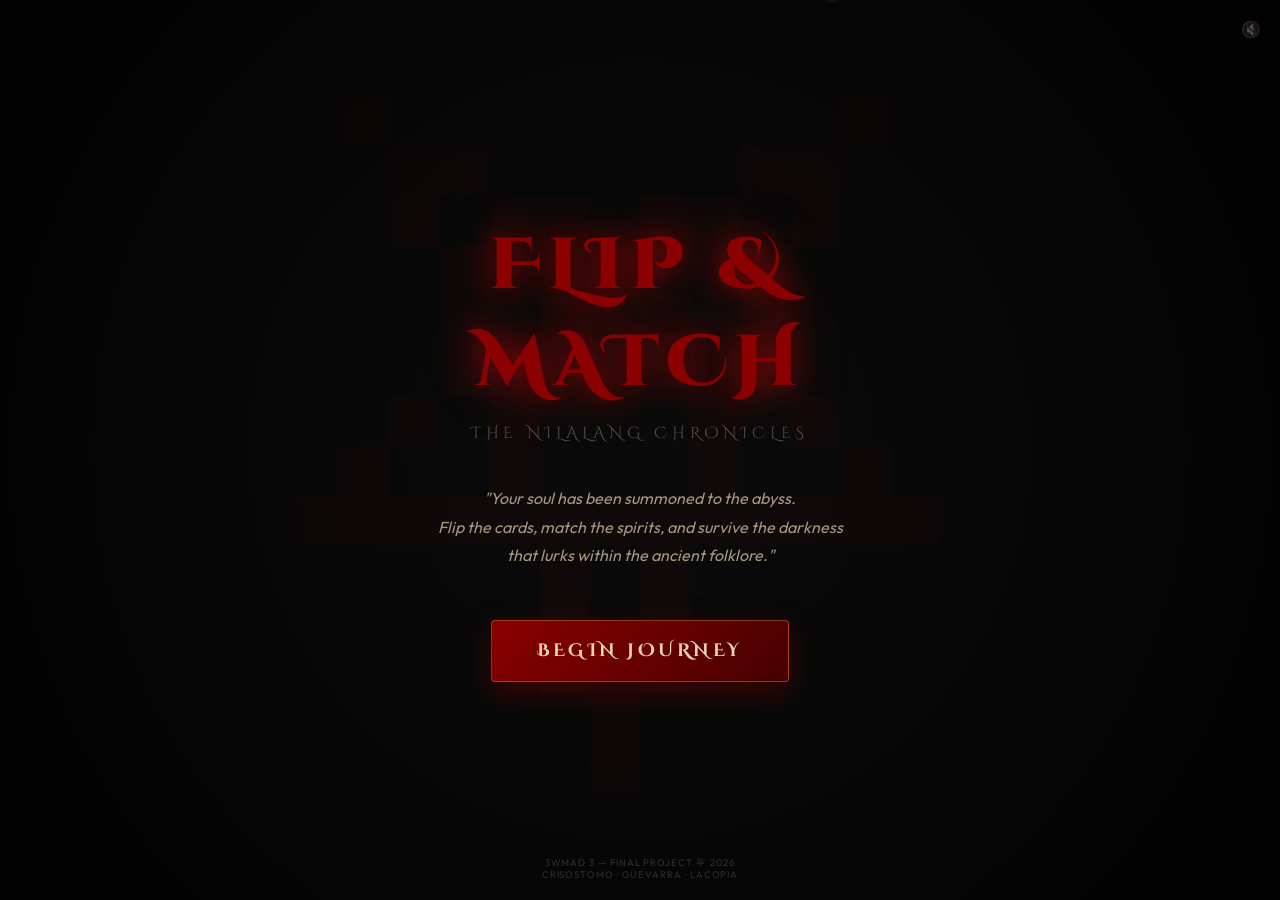
==== commit 31c4c48e: "Update music/images/buttons" ====
--- a/index.html
+++ b/index.html
@@ -1,348 +1,306 @@
 <!DOCTYPE html>
 <html lang="en">
-
 <head>
-  <meta charset="UTF-8">
-  <!-- ── Mobile Web Architecture ───────────────────── -->
-  <meta name="viewport" content="width=device-width, initial-scale=1.0">
-  <meta name="mobile-web-app-capable" content="yes">
-  <!-- ── iOS PWA meta ───────────────────────────────── -->
-  <meta name="apple-mobile-web-app-capable" content="yes">
-  <meta name="apple-mobile-web-app-status-bar-style" content="black-translucent">
-  <meta name="apple-mobile-web-app-title" content="Flip &amp; Match">
-  <!-- ── Theme / Brand ─────────────────────────────── -->
-  <meta name="theme-color" content="#8b0000">
-  <meta name="msapplication-TileColor" content="#8b0000">
-  <meta name="msapplication-TileImage" content="icons/icon-144.png">
-  <meta name="application-name" content="Flip &amp; Match">
-  <!-- ── SEO / Social ───────────────────────────────── -->
-  <title>FLIP & MATCH — Horror Battle</title>
-  <meta name="description"
-    content="Filipino Horror Memory Battle Game — Turn-based combat, AI opponent, 5 stages of terror.">
-  <meta property="og:title" content="FLIP &amp; MATCH — Horror Battle">
-  <meta property="og:description" content="Filipino Horror Memory Battle. Fight the darkness!">
-  <meta property="og:image" content="icons/icon-512.png">
-  <meta property="og:type" content="website">
-  <!-- ── PWA Manifest ───────────────────────────────── -->
-  <link rel="manifest" href="manifest.json">
-  <!-- ── Apple Touch Icons (iOS Home Screen) ────────── -->
-  <link rel="apple-touch-icon" href="icons/icon-192.png">
-  <link rel="apple-touch-icon" sizes="72x72" href="icons/icon-72.png">
-  <link rel="apple-touch-icon" sizes="96x96" href="icons/icon-96.png">
-  <link rel="apple-touch-icon" sizes="128x128" href="icons/icon-128.png">
-  <link rel="apple-touch-icon" sizes="144x144" href="icons/icon-144.png">
-  <link rel="apple-touch-icon" sizes="152x152" href="icons/icon-152.png">
-  <link rel="apple-touch-icon" sizes="192x192" href="icons/icon-192.png">
-  <link rel="apple-touch-icon" sizes="512x512" href="icons/icon-512.png">
-  <!-- ── Favicon ────────────────────────────────────── -->
-  <link rel="icon" type="image/png" sizes="192x192" href="icons/icon-192.png">
-  <link rel="icon" type="image/png" sizes="32x32" href="icons/icon-96.png">
-  <link rel="shortcut icon" href="icons/icon-96.png">
-  <!-- ── Styles & Fonts ─────────────────────────────── -->
-  <link rel="stylesheet" href="style.css">
-  <link
-    href="https://fonts.googleapis.com/css2?family=Cinzel+Decorative:wght@400;700;900&family=Cinzel:wght@400;600;700&family=Nosifer&family=Crimson+Text:wght@400;600&family=Metal+Mania&family=Creepster&family=Pirata+One&family=UnifrakturMaguntia&family=Outfit:wght@300;400;600&display=swap"
-    rel="stylesheet">
+    <meta charset="UTF-8">
+    <meta name="viewport" content="width=device-width, initial-scale=1.0">
+    <title>Flip & Match — Welcome to the Abyss</title>
+    <link href="https://fonts.googleapis.com/css2?family=Cinzel+Decorative:wght@400;700;900&family=Outfit:wght@300;400;600&display=swap" rel="stylesheet">
+    <style>
+        :root {
+            --blood: #8b0000;
+            --blood-bright: #ff4444;
+            --gold: #ffcc33;
+            --bone: #e8d5b0;
+            --void: #0a0a0a;
+            --ash: #6a5a5a;
+        }
+
+        * {
+            margin: 0;
+            padding: 0;
+            box-sizing: border-box;
+        }
+
+        body {
+            background-color: var(--void);
+            color: var(--bone);
+            font-family: 'Outfit', sans-serif;
+            height: 100vh;
+            display: flex;
+            justify-content: center;
+            align-items: center;
+            overflow: hidden;
+            text-align: center;
+        }
+
+        .vignette {
+            position: fixed;
+            top: 0; left: 0; width: 100%; height: 100%;
+            background: radial-gradient(circle, transparent 20%, rgba(0,0,0,0.8) 100%);
+            z-index: 2;
+            pointer-events: none;
+        }
+
+        .bg-pentagram {
+            position: fixed;
+            font-size: 50rem;
+            color: var(--blood);
+            opacity: 0.05;
+            z-index: 1;
+            pointer-events: none;
+            animation: rotate 120s linear infinite;
+        }
+
+        @keyframes rotate {
+            from { transform: rotate(0deg); }
+            to { transform: rotate(360deg); }
+        }
+
+        .content {
+            position: relative;
+            z-index: 10;
+            max-width: 600px;
+            padding: 20px;
+            animation: fadeInUp 1.5s ease;
+        }
+
+        .game-logo {
+            font-family: 'Cinzel Decorative', serif;
+            font-size: clamp(2.5rem, 8vw, 4.5rem);
+            font-weight: 900;
+            color: var(--blood);
+            text-shadow: 0 0 30px rgba(139, 0, 0, 0.9), 0 0 60px rgba(255, 68, 68, 0.3);
+            margin-bottom: 10px;
+            letter-spacing: 0.1em;
+            text-transform: uppercase;
+        }
+
+        .welcome-msg {
+            font-family: 'Cinzel Decorative', serif;
+            font-size: 1rem;
+            color: var(--ash);
+            letter-spacing: 0.3em;
+            text-transform: uppercase;
+            margin-bottom: 40px;
+            opacity: 0.8;
+        }
+
+        .story-text {
+            font-size: 1rem;
+            line-height: 1.8;
+            color: var(--bone);
+            margin-bottom: 50px;
+            font-style: italic;
+            opacity: 0.7;
+        }
+
+        .enter-btn {
+            display: inline-block;
+            padding: 18px 45px;
+            font-family: 'Cinzel Decorative', serif;
+            font-weight: 700;
+            font-size: 1.1rem;
+            color: var(--bone);
+            background: linear-gradient(135deg, #8b0000 0%, #450000 100%);
+            border: 1px solid rgba(255, 204, 51, 0.3);
+            border-radius: 4px;
+            cursor: pointer;
+            text-decoration: none;
+            letter-spacing: 0.2em;
+            text-transform: uppercase;
+            transition: all 0.4s cubic-bezier(0.175, 0.885, 0.32, 1.275);
+            box-shadow: 0 10px 30px rgba(139, 0, 0, 0.4);
+        }
+
+        .enter-btn:hover {
+            transform: scale(1.05);
+            background: linear-gradient(135deg, #a50000 0%, #600000 100%);
+            border-color: var(--gold);
+            box-shadow: 0 15px 45px rgba(139, 0, 0, 0.6);
+            color: #fff;
+        }
+
+        @keyframes fadeInUp {
+            from { opacity: 0; transform: translateY(30px); }
+            to { opacity: 1; transform: translateY(0); }
+        }
+
+        footer {
+            position: fixed;
+            bottom: 20px;
+            width: 100%;
+            font-size: 0.6rem;
+            color: rgba(232, 213, 176, 0.3);
+            letter-spacing: 0.1em;
+            text-transform: uppercase;
+        }
+
+        #offlineBar {
+            display:none; position:fixed; top:0; left:0; right:0; z-index:1100;
+            background:rgba(30,10,0,0.97); border-bottom:1px solid #ff6600;
+            padding:8px 16px; text-align:center;
+            font-family:'Cinzel Decorative',serif; font-size:0.6rem;
+            color:#ff9944; letter-spacing:0.1em; text-transform:uppercase;
+        }
+
+        /* Drops / Particles */
+        .drops {
+            position: fixed; top: 0; left: 0; width: 100%; height: 100%;
+            pointer-events: none; z-index: 1; overflow: hidden;
+        }
+        .drop {
+            position: absolute; top: -20px;
+            animation: fall linear infinite;
+            opacity: 0.6; font-family: 'Cinzel Decorative', serif;
+        }
+        @keyframes fall {
+            0% { transform: translateY(-20px) rotate(0deg); opacity: 0; }
+            10% { opacity: 0.8; }
+            90% { opacity: 0.8; }
+            100% { transform: translateY(105vh) rotate(360deg); opacity: 0; }
+        }
+
+        .auth-volume-btn {
+            position: fixed;
+            top: 15px;
+            right: 15px;
+            background: none;
+            border: none;
+            color: var(--bone);
+            font-size: 1rem;
+            cursor: pointer;
+            z-index: 1000;
+            transition: all 0.3s ease;
+            width: 28px;
+            height: 28px;
+            display: flex;
+            align-items: center;
+            justify-content: center;
+            opacity: 0.45;
+            filter: grayscale(0.7) brightness(0.7);
+        }
+        .auth-volume-btn:hover {
+            transform: scale(1.1);
+            opacity: 0.9;
+            filter: grayscale(0) brightness(1.1) drop-shadow(0 0 6px #ffcc33);
+        }
+        @keyframes pulseGlow {
+            0% { transform: scale(1); opacity: 0.35; filter: grayscale(0.7) brightness(0.6) drop-shadow(0 0 1px rgba(255, 0, 0, 0.3)); }
+            50% { transform: scale(1.08); opacity: 0.7; filter: grayscale(0.4) brightness(0.8) drop-shadow(0 0 6px rgba(255, 0, 0, 0.7)); }
+            100% { transform: scale(1); opacity: 0.35; filter: grayscale(0.7) brightness(0.6) drop-shadow(0 0 1px rgba(255, 0, 0, 0.3)); }
+        }
+        .auth-volume-btn.pulsing {
+            animation: pulseGlow 1.8s infinite ease-in-out;
+        }
+    </style>
 </head>
-
 <body>
-
-  <div class="drops" id="drops"></div>
-  <div class="hit-flash" id="hitFlash"></div>
-
-  <div id="jumpscare">
-    <div id="scareInner">
-      <svg id="scareSVG" viewBox="0 0 200 200" xmlns="http://www.w3.org/2000/svg"></svg>
-      <div id="scareText"></div>
+    <!-- Sound Toggle Button -->
+    <button id="welcomeVolumeBtn" class="auth-volume-btn pulsing" onclick="toggleWelcomeMusic()">🔇</button>
+
+    <div id="offlineBar">Offline Mode — Game saves to your device automatically</div>
+    <div class="drops" id="drops"></div>
+    <div class="vignette"></div>
+    <div class="bg-pentagram">⛧</div>
+
+    <div class="content">
+        <div class="game-logo">Flip & Match</div>
+        <div class="welcome-msg">The Nilalang Chronicles</div>
+        
+        <p class="story-text">
+            "Your soul has been summoned to the abyss. <br>
+            Flip the cards, match the spirits, and survive the darkness <br>
+            that lurks within the ancient folklore."
+        </p>
+
+        <!-- Redirects to auth.html -->
+        <a href="auth.html" class="enter-btn">Begin Journey</a>
     </div>
-  </div>
-
-  <!-- TITLE SCREEN -->
-  <div class="screen active" id="titleScreen">
-    <div class="title-bg-art">⛧</div>
-    <div class="title-content">
-      <div id="authStatusHeader" class="auth-status-header" style="margin-bottom: 10px;">
-        <div id="loggedInState" class="user-profile-badge" style="display:none; padding: 8px 0;">
-          <div class="user-badge-content">
-            <div class="user-badge-avatar" style="font-size: 1.2rem;">👤</div>
-            <div class="user-badge-info">
-              <span class="user-badge-name" id="displayUsername" style="font-size: 0.75rem;">Warrior</span>
-              <span class="user-badge-tag" style="font-size: 0.5rem;">Survivor of the Abyss</span>
-            </div>
-          </div>
-        </div>
-      </div>
-
-      <p class="title-eyebrow">⛧ FLIP & MATCH ⛧</p>
-      <h1 class="game-title">Match to Survive</h1>
-      <p class="title-sub">Filipino Horror Battle Memory · Fight the Darkness</p>
-      <div class="title-divider"></div>
-
-      <p class="title-story">
-        The creatures of the night are waiting for you. Test your memory,
-        fight the enemy, and survive the endless darkness…
-      </p>
-
-      <div class="title-stats-bar" id="titleStatsBar">
-        <div class="ts-item">
-          <span class="ts-val" id="tsLevel">1</span> LEVEL
-        </div>
-        <div class="ts-item">
-          <span class="ts-val" id="tsXP">0</span> XP
-        </div>
-        <div class="ts-item">
-          <span class="ts-val" id="tsWins">0</span> WINS
-        </div>
-        <div class="ts-item">
-          <span class="ts-val" id="tsBestCombo">0</span> BEST COMBO
-        </div>
-      </div>
-
-      <!-- ════════════════════════════════════════════ -->
-      <!-- STAGE SELECTION - Optimized Grid -->
-      <!-- ════════════════════════════════════════════ -->
-      <div class="stage-section">
-        <div class="section-header">
-          <h2 class="section-title">SELECT STAGE</h2>
-        </div>
-        <div class="stage-select-grid" id="stageGrid"></div>
-      </div>
-
-      <!-- ACTION BUTTONS - Hamburger Menu for Mobile -->
-      <button class="mobile-menu-toggle" id="mobileMenuToggle" onclick="toggleMobileMenu()">
-        <span></span>
-        <span></span>
-        <span></span>
-      </button>
-
-      <div class="action-footer" id="actionFooter">
-        <div class="action-buttons-row">
-          <button class="btn-secondary footer-btn" onclick="openPanel(); closeMobileMenu();">📜 Achievements</button>
-          <button class="btn-secondary footer-btn" id="titleMusicBtn" onclick="toggleMusic()">🔇 Music</button>
-          <button class="btn-secondary footer-btn" onclick="resetProgress(); closeMobileMenu();">↺ Reset</button>
-        </div>
-      </div>
-    </div>
-  </div>
-
-  <!-- GAME SCREEN -->
-  <div class="screen" id="gameScreen">
-
-    <div class="stage-banner">
-      <div class="stage-banner-title" id="stageBannerTitle">Stage 1</div>
-      <div class="stage-banner-name" id="stageBannerName">The Dark Night</div>
-    </div>
-
-    <div class="battle-hud">
-      <div class="fighter player">
-        <div class="fighter-name" id="playerName">PLAYER</div>
-        <div class="fighter-avatar" id="playerAvatar">
-          <img src="player.jpg" alt="Player"
-            style="object-fit:cover;border-radius:12px;border:2px solid var(--player-clr);image-rendering:pixelated;display:block;">
-        </div>
-        <div class="hp-track">
-          <div class="hp-fill" id="playerFill" style="width:100%"></div>
-        </div>
-        <div class="hp-row">
-          <span class="hp-cur" id="playerHpNum">100</span>
-          <span class="hp-max" id="playerHpMax">/ 100</span>
-        </div>
-        <div class="fighter-buffs" id="playerBuffs"></div>
-        <div class="combo-badge" id="comboBadge">🔥 x1</div>
-      </div>
-
-      <div class="vs-col">
-        <div class="vs-badge">VS</div>
-      </div>
-
-      <div class="fighter enemy">
-        <div class="fighter-name" id="aiName">BOT</div>
-        <div class="fighter-avatar" id="aiAvatar">
-          <img id="aiAvatarImg" src="enemy.png" alt="Enemy"
-            style="object-fit:cover;border-radius:12px;border:2px solid var(--ai-clr);image-rendering:pixelated;display:block;">
-        </div>
-        <div class="hp-track">
-          <div class="hp-fill" id="aiFill" style="width:100%"></div>
-        </div>
-        <div class="hp-row">
-          <span class="hp-cur" id="aiHpNum">100</span>
-          <span class="hp-max" id="aiHpMax">/ 100</span>
-        </div>
-
-        <div class="fighter-buffs" id="aiBuffs" style="justify-content:center"></div>
-        <div class="combo-badge" style="visibility:hidden; pointer-events:none;">🔥 x1</div>
-      </div>
-    </div>
-
-    <div class="hud-strip">
-      <div class="hud-pill">
-        <div class="hud-val" id="movesDisplay">0</div>
-        <div class="hud-label">Moves</div>
-      </div>
-      <div class="hud-pill">
-        <div class="hud-val" id="pairsDisplay">0/0</div>
-        <div class="hud-label">Pairs</div>
-      </div>
-      <div class="hud-pill" id="timerPill">
-        <div class="hud-val" id="timerDisplay">--</div>
-        <div class="hud-label">Time</div>
-      </div>
-      <div class="hud-pill">
-        <div class="hud-val" id="scoreDisplay">0</div>
-        <div class="hud-label">Score</div>
-      </div>
-      <div class="hud-pill">
-        <div class="hud-val" id="stageDisplay">1</div>
-        <div class="hud-label">Stage</div>
-      </div>
-    </div>
-
-    <div class="board-wrap">
-      <div class="board" id="board"></div>
-    </div>
-
-    <div class="controls">
-      <button class="btn-secondary" onclick="showScreen('titleScreen')">🏠 Menu</button>
-      <button class="btn-secondary" onclick="restartStage()">↺ Restart</button>
-      <button class="btn-secondary" onclick="openPanel()">🎒 Bag</button>
-      <button class="btn-secondary" id="musicBtnGame" onclick="toggleMusic()">🔇</button>
-    </div>
-  </div>
-
-  <!-- WIN OVERLAY -->
-  <div class="full-overlay" id="winOverlay">
-    <div class="ov-emoji">🏆</div>
-    <h2 class="ov-title win" id="winTitle">You Survived!</h2>
-    <p class="ov-subtitle" id="winSubtitle">You defeated the darkness tonight…</p>
-    <div class="ov-stats" id="winStats"></div>
-
-    <div style="display:flex;flex-direction:column;align-items:center;gap:5px;width:80%;max-width:360px;">
-      <div class="xp-label" id="xpLabel">XP +0 → Level 1</div>
-      <div class="xp-bar-wrap">
-        <div class="xp-bar-fill" id="xpBarFill" style="width:0%"></div>
-      </div>
-    </div>
-
-    <div class="ov-actions">
-      <button class="btn-primary" id="nextStageBtn" onclick="goNextStage()">Next Stage →</button>
-      <button class="btn-secondary" onclick="restartStage()">↺ Restart</button>
-      <button class="btn-secondary" onclick="showScreen('titleScreen')">🏠 Menu</button>
-    </div>
-  </div>
-
-  <!-- LOSE OVERLAY -->
-  <div class="full-overlay" id="loseOverlay">
-    <div class="ov-emoji">💀</div>
-    <h2 class="ov-title lose">You Lost…</h2>
-    <p class="ov-subtitle" id="loseSubtitle">The darkness consumed you. The creatures have won…</p>
-    <div class="ov-stats" id="loseStats"></div>
-
-    <div class="ov-actions">
-      <button class="btn-primary" onclick="restartStage()">↺ Try Again</button>
-      <button class="btn-secondary" onclick="showScreen('titleScreen')">🏠 Menu</button>
-    </div>
-  </div>
-
-  <!-- SIDE PANEL -->
-  <div class="side-panel" id="sidePanel">
-    <div class="sp-title">📜 Achievements</div>
-
-    <div class="inventory-grid" id="inventoryGrid"></div>
-
-    <div class="achievement-list" id="achievementList"></div>
-
-    <div class="sp-section-label" style="margin-top:6px;">📊 Dashboard</div>
-    <div class="dashboard-side" id="dashboardSide">
-      <div class="loading">Loading stats...</div>
-    </div>
-
-    <div class="sp-section-label" style="margin-top:8px;">📜 Battle Archives</div>
-    <div class="history-side-list" id="historySideList">
-      <div class="loading">Invoking past memories...</div>
-    </div>
-
-    <div style="margin-top:auto;padding-top:8px;display:flex;flex-direction:column;gap:6px;">
-      <button class="btn-secondary" style="width:100%; border-color: rgba(139,0,0,0.5); color: var(--blood-bright); padding: 8px 12px;"
-        onclick="handleLogoutAction()">🚪 Logout Account</button>
-      <button class="btn-secondary" style="width:100%; padding: 8px 12px;" onclick="closePanel()">✕ Close</button>
-    </div>
-  </div>
-
-  <!-- FULL HISTORY MODAL -->
-  <div class="full-overlay" id="historyOverlay">
-    <div class="ov-emoji">📜</div>
-    <h2 class="ov-title win">Match History</h2>
-    <p class="ov-subtitle">Your past battles against the darkness</p>
-
-    <div class="history-container" id="historyList">
-      <div class="loading">Loading history...</div>
-    </div>
-
-    <div class="ov-actions">
-      <button class="btn-secondary" onclick="closeHistory()">Close</button>
-    </div>
-  </div>
-
-  <!-- ══ PWA: Offline indicator bar ══ -->
-  <div id="offlineBar" style="
-  display:none;position:fixed;top:0;left:0;right:0;z-index:1100;
-  background:rgba(30,10,0,0.97);border-bottom:1px solid #ff6600;
-  padding:8px 16px;text-align:center;
-  font-family:'Cinzel Decorative',serif;font-size:0.6rem;
-  color:#ff9944;letter-spacing:0.1em;text-transform:uppercase;">
-    📵 Offline Mode — Game saves to your device automatically
-  </div>
-
-  <!-- ══ PWA: Update available toast ══ -->
-  <div id="updateToast" onclick="pwaApplyUpdate()" style="
-  display:none;position:fixed;top:52px;left:50%;transform:translateX(-50%);z-index:1100;
-  background:rgba(0,50,20,0.97);border:1px solid #2ecc71;border-radius:8px;
-  padding:10px 20px;font-family:'Cinzel Decorative',serif;font-size:0.58rem;
-  color:#2ecc71;letter-spacing:0.08em;text-transform:uppercase;
-  cursor:pointer;white-space:nowrap;box-shadow:0 4px 20px rgba(46,204,113,0.3);">
-    🔄 New version available — Tap to update
-  </div>
-
-  <!-- ══ PWA: Install prompt banner ══ -->
-  <div id="installBanner" style="
-  display:none;position:fixed;bottom:0;left:0;right:0;z-index:1100;
-  background:rgba(8,2,3,0.98);border-top:2px solid #8b0000;
-  padding:14px 18px;
-  flex-direction:row;align-items:center;gap:14px;
-  box-shadow:0 -8px 32px rgba(139,0,0,0.5);">
-    <span style="font-size:2rem;flex-shrink:0">⛧</span>
-    <div style="flex:1">
-      <strong
-        style="display:block;font-family:'Cinzel Decorative',serif;font-size:0.68rem;color:#e8d5b0;margin-bottom:2px;">
-        Install FLIP &amp; MATCH
-      </strong>
-      <span style="font-size:0.72rem;color:#6a5a5a;font-style:italic;">
-        Download to your device — play offline anytime!
-      </span>
-    </div>
-    <div style="display:flex;gap:8px;flex-shrink:0">
-      <button onclick="pwaInstall()" style="
-      font-family:'Cinzel Decorative',serif;font-size:0.58rem;padding:8px 14px;
-      border-radius:4px;cursor:pointer;letter-spacing:0.08em;text-transform:uppercase;
-      background:#8b0000;border:1px solid #c0392b;color:#e8d5b0;transition:all 0.2s;">
-        Install
-      </button>
-      <button onclick="pwaDismissInstall()" style="
-      font-family:'Cinzel Decorative',serif;font-size:0.58rem;padding:8px 12px;
-      border-radius:4px;cursor:pointer;background:transparent;
-      border:1px solid rgba(255,255,255,0.15);color:#6a5a5a;">✕</button>
-    </div>
-  </div>
-
-  <script src="api.js?v=2"></script>
-  <script>
-    // Mandatory Auth Check: Redirect to auth.html if not logged in
-    if (!gameAPI.isAuthenticated()) {
-      window.location.href = 'auth.html';
-    }
-  </script>
-  <script src="script.js?v=7"></script>
-  <script src="pwa.js?v=1"></script>
+
+    <footer>3WMAD 3 — FINAL PROJECT ⛧ 2026<br>Crisostomo · Guevarra · Lacopia</footer>
+
+    <script src="pwa.js?v=1"></script>
+    <script>
+        function spawnDrops() {
+            const c = document.getElementById('drops');
+            if (!c) return;
+            c.innerHTML = '';
+            const syms = ['🩸', '·', '∘', '⛧', '✦', '*', '♱'];
+            for (let i = 0; i < 35; i++) {
+                const d = document.createElement('div');
+                d.className = 'drop'; d.textContent = syms[Math.floor(Math.random() * syms.length)];
+                d.style.left = Math.random() * 100 + 'vw';
+                d.style.fontSize = (0.4 + Math.random() * 0.9) + 'rem';
+                d.style.animationDuration = (12 + Math.random() * 18) + 's';
+                d.style.animationDelay = '-' + (Math.random() * 15) + 's';
+                const colors = ['rgba(180,0,0,0.4)', 'rgba(220,50,50,0.3)', 'rgba(120,120,120,0.3)'];
+                d.style.color = colors[Math.floor(Math.random() * colors.length)];
+                c.appendChild(d);
+            }
+        }
+        window.addEventListener('DOMContentLoaded', spawnDrops);
+
+        // Welcome Music Logic
+        const welcomeMusic = new Audio('audio/welcome.mp3');
+        welcomeMusic.loop = true;
+        welcomeMusic.volume = 0.5;
+
+        const playWelcomeMusic = () => {
+            try {
+                welcomeMusic.play().then(() => {
+                    const btn = document.getElementById('welcomeVolumeBtn');
+                    if (btn) {
+                        btn.textContent = '🔊';
+                        btn.classList.remove('pulsing');
+                    }
+                }).catch(err => {
+                    registerIndexFallback();
+                });
+            } catch (err) {
+                registerIndexFallback();
+            }
+        };
+
+        const registerIndexFallback = () => {
+            const btn = document.getElementById('welcomeVolumeBtn');
+            if (btn) btn.classList.add('pulsing');
+
+            const playOnGesture = () => {
+                try {
+                    welcomeMusic.play().then(() => {
+                        if (btn) {
+                            btn.textContent = '🔊';
+                            btn.classList.remove('pulsing');
+                        }
+                    }).catch(e => console.warn('Gesture play blocked:', e));
+                } catch (e) {}
+            };
+            document.addEventListener('click', playOnGesture, { once: true });
+            document.addEventListener('touchstart', playOnGesture, { once: true });
+        };
+
+        function toggleWelcomeMusic() {
+            const btn = document.getElementById('welcomeVolumeBtn');
+            if (!welcomeMusic) return;
+            try {
+                if (welcomeMusic.paused) {
+                    welcomeMusic.play().then(() => {
+                        if (btn) {
+                            btn.textContent = '🔊';
+                            btn.classList.remove('pulsing');
+                        }
+                    }).catch(e => console.log(e));
+                } else {
+                    welcomeMusic.pause();
+                    if (btn) {
+                        btn.textContent = '🔇';
+                    }
+                }
+            } catch(e) {}
+        }
+
+        // Attempt playback on load
+        playWelcomeMusic();
+    </script>
 </body>
-
 </html>
